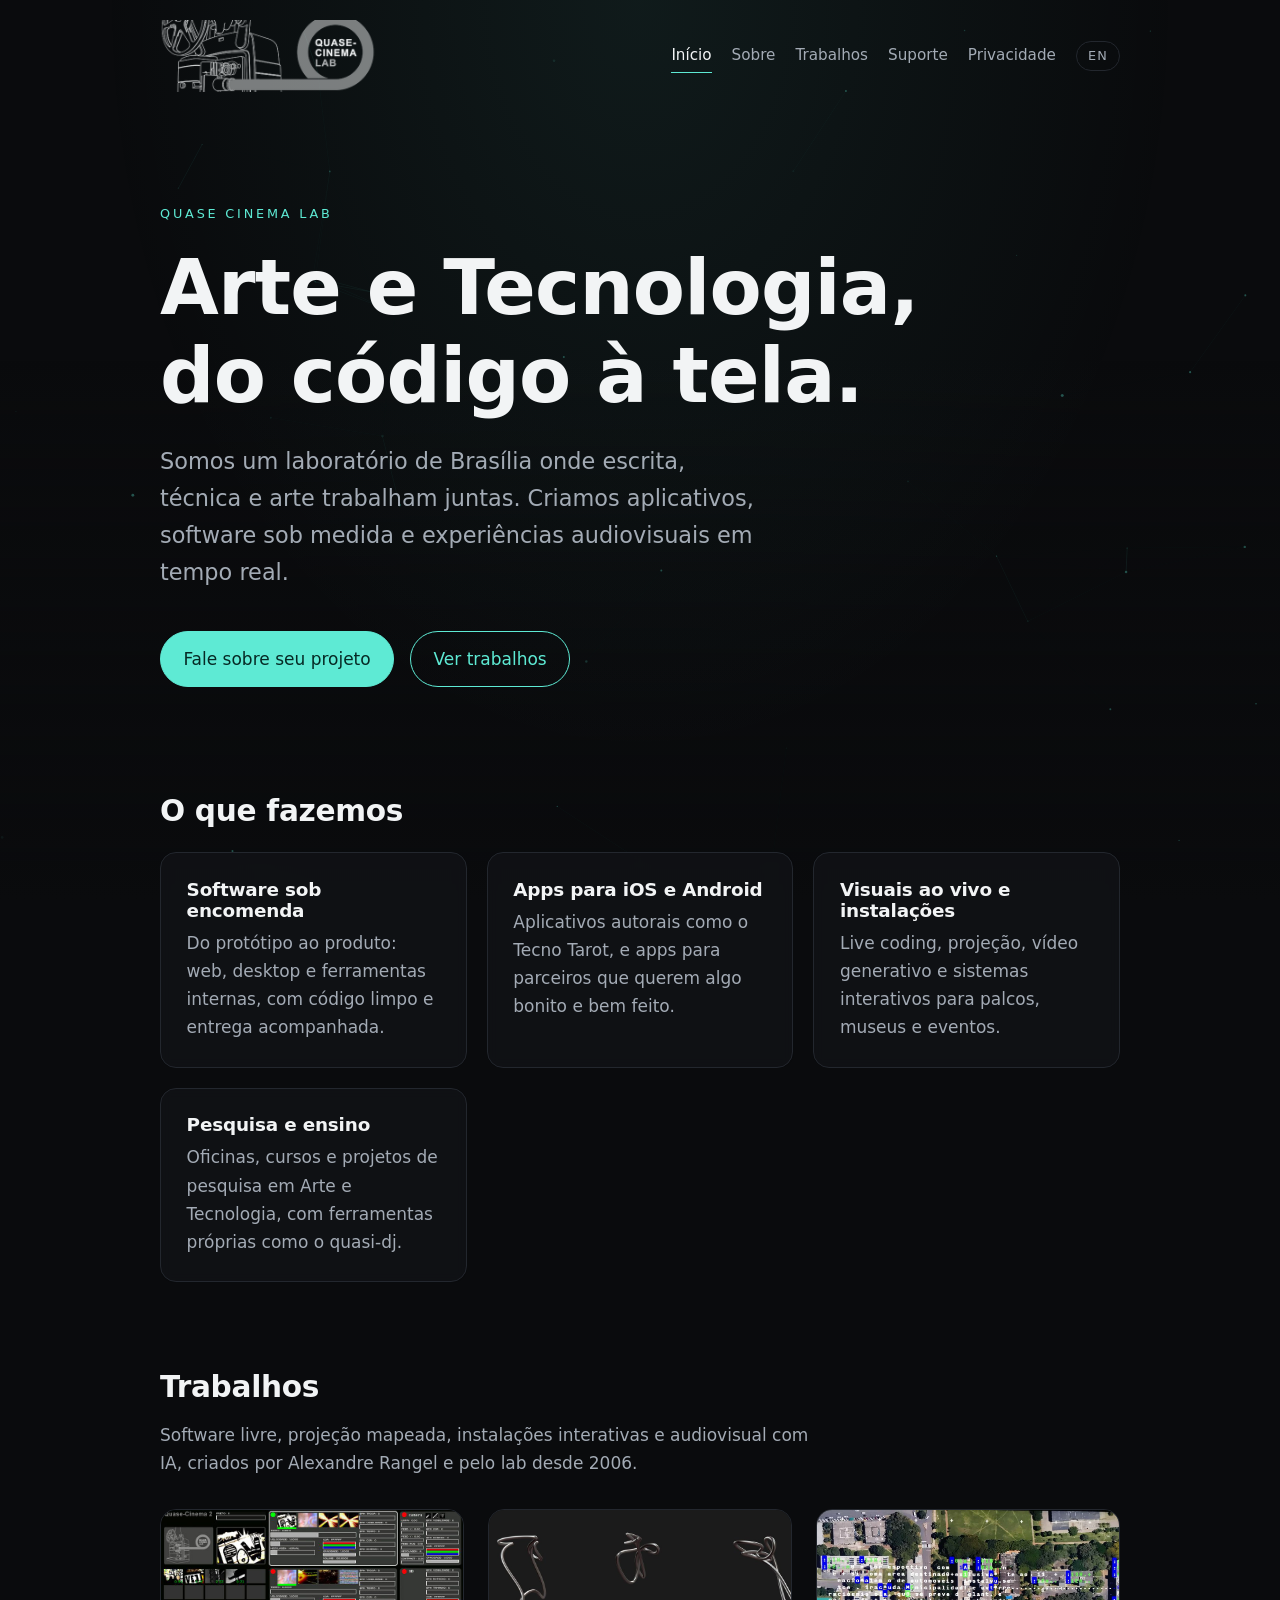
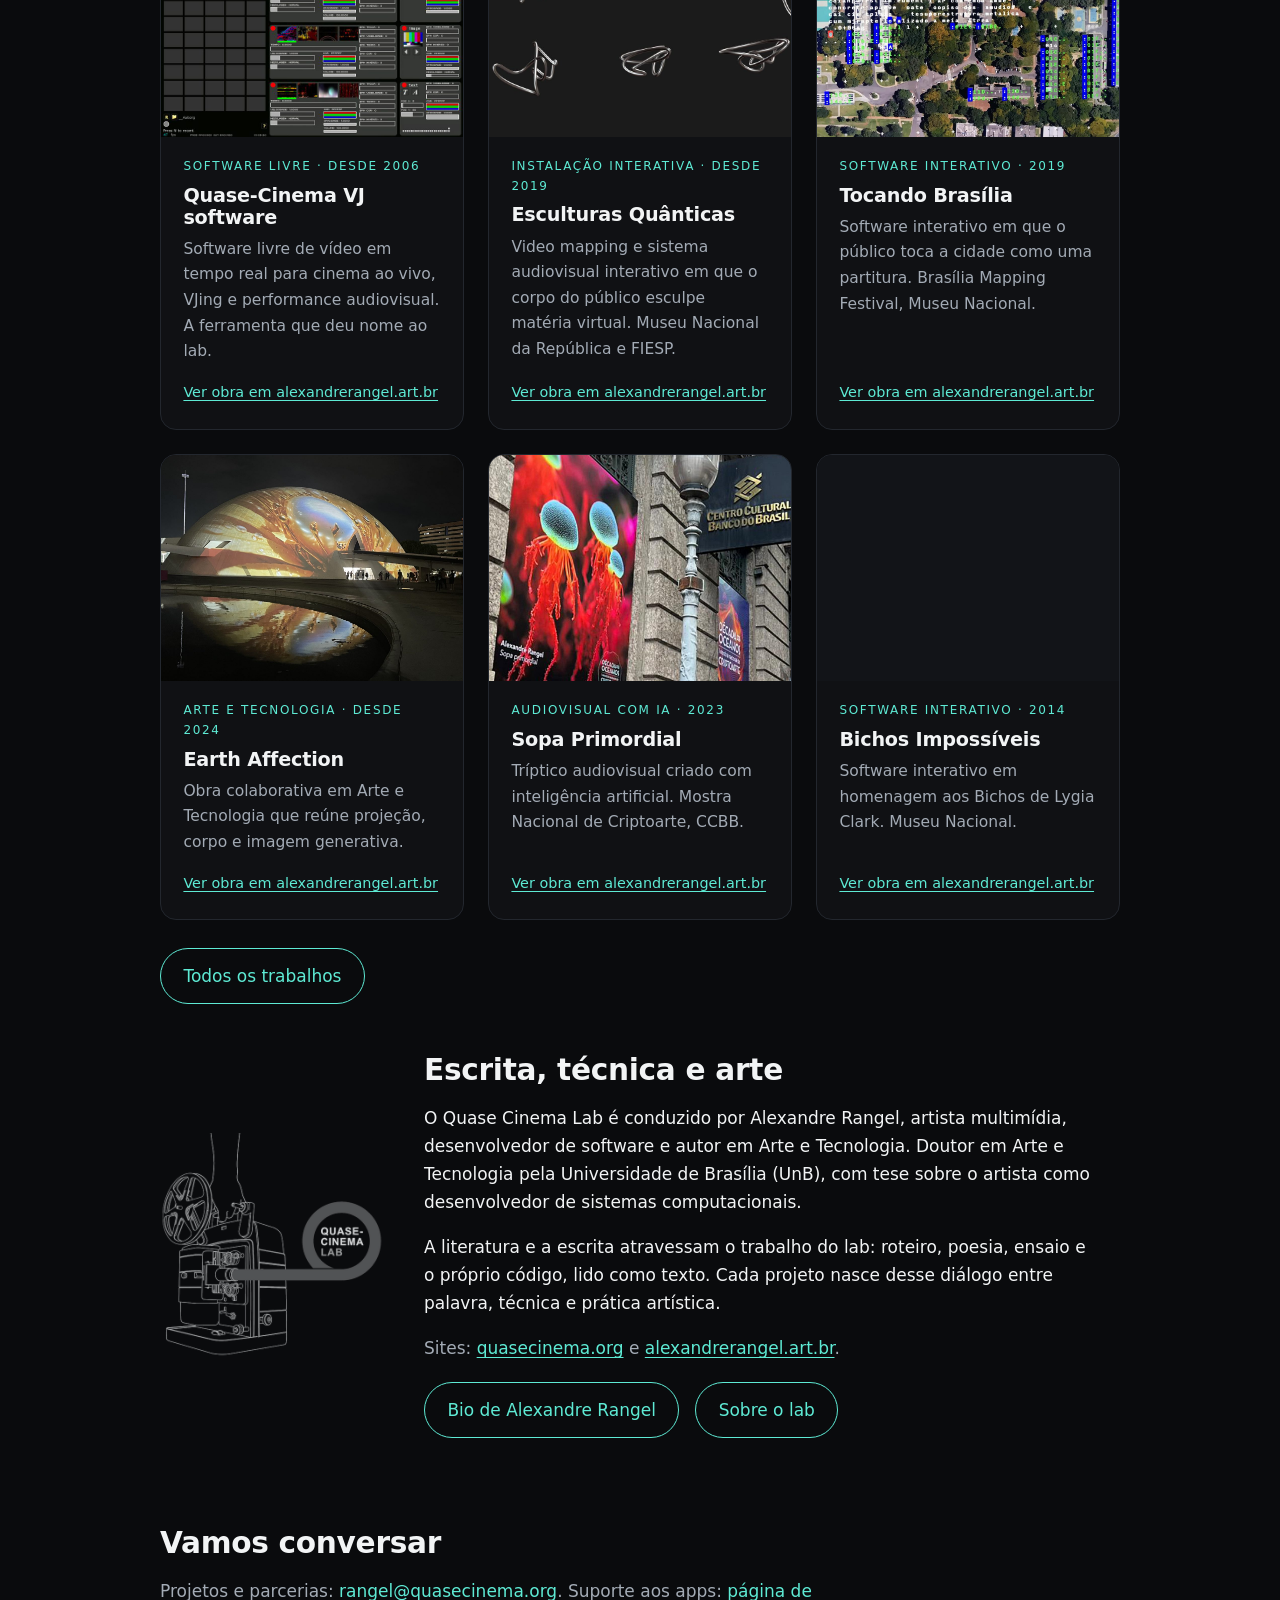
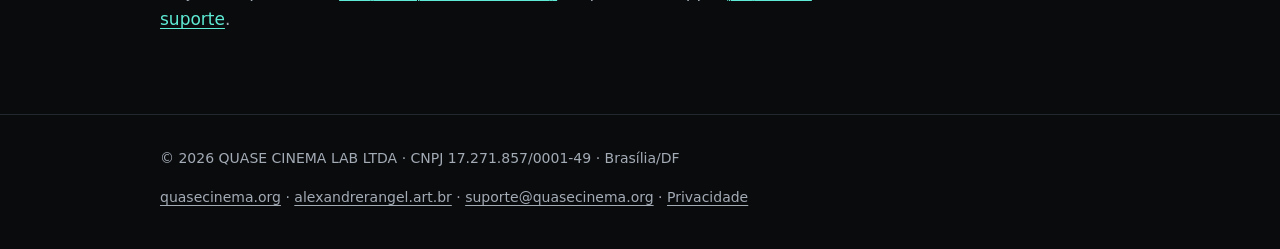
==== index.html @ 9056413b "v2: logo real, página Trabalhos, copy de autoria e links" ====
<!doctype html>
<html lang="pt-BR" data-title-pt="Quase Cinema Lab | Arte e Tecnologia" data-title-en="Quase Cinema Lab | Art and Technology" data-desc-pt="Quase Cinema Lab: laboratório de Arte e Tecnologia em Brasília. Apps, software sob encomenda e visuais ao vivo." data-desc-en="Quase Cinema Lab: Art and Technology lab in Brasília, Brazil. Apps, custom software and live visuals.">
<head>
  <meta charset="utf-8">
  <meta name="viewport" content="width=device-width, initial-scale=1">
  <title>Quase Cinema Lab | Arte e Tecnologia</title>
  <meta name="description" content="Quase Cinema Lab: laboratório de Arte e Tecnologia em Brasília. Apps, software sob encomenda e visuais ao vivo.">
  <meta name="theme-color" content="#0a0b0d">
  <meta property="og:title" content="Quase Cinema Lab | Arte e Tecnologia">
  <meta property="og:description" content="Quase Cinema Lab: laboratório de Arte e Tecnologia em Brasília. Apps, software sob encomenda e visuais ao vivo.">
  <meta property="og:type" content="website">
  <link rel="icon" href="assets/favicon.png" type="image/png">
  <link rel="apple-touch-icon" href="assets/apple-touch-icon.png">
  <link rel="stylesheet" href="css/site.css">
  <script>if(/[?&]lang=en(&|$)/.test(location.search)){document.documentElement.classList.add('en');document.documentElement.lang='en';}</script>
  <script src="js/site.js" defer></script>
</head>
<body>
  <a class="skip" href="#main"><span data-l="pt">Pular para o conteúdo</span><span data-l="en">Skip to content</span></a>
  <canvas id="bg" aria-hidden="true"></canvas>
  <header class="site-header">
    <div class="wrap">
      <a class="brand" href="index.html"><img src="assets/logo-header-dark.png" alt="Quase Cinema Lab" width="480" height="160"></a>
      <nav class="nav" aria-label="Principal / Main">
        <a href="index.html" aria-current="page"><span data-l="pt">Início</span><span data-l="en">Home</span></a>
        <a href="sobre.html"><span data-l="pt">Sobre</span><span data-l="en">About</span></a>
        <a href="trabalhos.html"><span data-l="pt">Trabalhos</span><span data-l="en">Work</span></a>
        <a href="suporte.html"><span data-l="pt">Suporte</span><span data-l="en">Support</span></a>
        <a href="privacidade.html"><span data-l="pt">Privacidade</span><span data-l="en">Privacy</span></a>
        <a class="lang" href="?lang=en" data-lang-switch><span data-l="pt" aria-label="Switch to English">EN</span><span data-l="en" aria-label="Mudar para português">PT</span></a>
      </nav>
    </div>
  </header>
  <main id="main" class="home">
    <div class="wrap">
      <section class="hero">
        <p class="eyebrow reveal">Quase Cinema Lab</p>
        <h1 class="reveal d1"><span data-l="pt">Arte e Tecnologia, do código à tela.</span><span data-l="en">Art and Technology, from code to screen.</span></h1>
        <p class="lead reveal d2">
          <span data-l="pt">Somos um laboratório de Brasília onde escrita, técnica e arte trabalham juntas. Criamos aplicativos, software sob medida e experiências audiovisuais em tempo real.</span>
          <span data-l="en">We are a lab based in Brasília, Brazil, where writing, technique and art work together. We build apps, custom software and real time audiovisual experiences.</span>
        </p>
        <div class="actions reveal d3">
          <a class="btn primary" href="mailto:rangel@quasecinema.org?subject=Projeto"><span data-l="pt">Fale sobre seu projeto</span><span data-l="en">Tell us about your project</span></a>
          <a class="btn" href="trabalhos.html"><span data-l="pt">Ver trabalhos</span><span data-l="en">See our work</span></a>
        </div>
      </section>

      <section class="section" aria-labelledby="o-que">
        <h2 id="o-que"><span data-l="pt">O que fazemos</span><span data-l="en">What we do</span></h2>
        <div class="grid">
          <article class="card">
            <h3><span data-l="pt">Software sob encomenda</span><span data-l="en">Custom software</span></h3>
            <p><span data-l="pt">Do protótipo ao produto: web, desktop e ferramentas internas, com código limpo e entrega acompanhada.</span><span data-l="en">From prototype to product: web, desktop and internal tools, with clean code and hands-on delivery.</span></p>
          </article>
          <article class="card">
            <h3><span data-l="pt">Apps para iOS e Android</span><span data-l="en">iOS and Android apps</span></h3>
            <p><span data-l="pt">Aplicativos autorais como o Tecno Tarot, e apps para parceiros que querem algo bonito e bem feito.</span><span data-l="en">Original apps such as Tecno Tarot, and apps for partners who want something beautiful and well made.</span></p>
          </article>
          <article class="card">
            <h3><span data-l="pt">Visuais ao vivo e instalações</span><span data-l="en">Live visuals and installations</span></h3>
            <p><span data-l="pt">Live coding, projeção, vídeo generativo e sistemas interativos para palcos, museus e eventos.</span><span data-l="en">Live coding, projection, generative video and interactive systems for stages, museums and events.</span></p>
          </article>
          <article class="card">
            <h3><span data-l="pt">Pesquisa e ensino</span><span data-l="en">Research and teaching</span></h3>
            <p><span data-l="pt">Oficinas, cursos e projetos de pesquisa em Arte e Tecnologia, com ferramentas próprias como o quasi-dj.</span><span data-l="en">Workshops, courses and research projects in Art and Technology, with our own tools such as quasi-dj.</span></p>
          </article>
        </div>
      </section>

      <section class="section" aria-labelledby="trabalhos">
        <h2 id="trabalhos"><span data-l="pt">Trabalhos</span><span data-l="en">Work</span></h2>
        <p class="muted"><span data-l="pt">Software livre, projeção mapeada, instalações interativas e audiovisual com IA, criados por Alexandre Rangel e pelo lab desde 2006.</span><span data-l="en">Free software, projection mapping, interactive installations and AI audiovisual, created by Alexandre Rangel and the lab since 2006.</span></p>
        <div class="works works-teaser">
        <article class="work" id="quase-cinema-vj">
          <figure class="work-media"><img src="assets/portfolio/quase-cinema-vj.jpg" alt="Interface do software Quase-Cinema VJ" data-alt-en="Quase-Cinema VJ software interface" width="768" height="576" loading="lazy" decoding="async"></figure>
          <div class="work-body">
            <p class="work-meta"><span data-l="pt">Software livre</span><span data-l="en">Free software</span> &middot; <span class="work-year"><span data-l="pt">desde 2006</span><span data-l="en">since 2006</span></span></p>
            <h3>Quase-Cinema VJ software</h3>
            <p><span data-l="pt">Software livre de vídeo em tempo real para cinema ao vivo, VJing e performance audiovisual. A ferramenta que deu nome ao lab.</span><span data-l="en">Free real time video software for live cinema, VJing and audiovisual performance. The tool that gave the lab its name.</span></p>
            <a class="work-link" href="https://alexandrerangel.art.br/quase-cinema.html" target="_blank" rel="noopener"><span data-l="pt">Ver obra em alexandrerangel.art.br</span><span data-l="en">See the work on alexandrerangel.art.br</span><span class="visually-hidden"> (Quase-Cinema VJ software)</span></a>
          </div>
        </article>
        <article class="work" id="esculturas-quanticas">
          <figure class="work-media"><img src="assets/portfolio/esculturas-quanticas.jpg" alt="Projeção das Esculturas Quânticas" data-alt-en="Projection of Esculturas Quânticas (Quantum Sculptures)" width="1200" height="675" loading="lazy" decoding="async"></figure>
          <div class="work-body">
            <p class="work-meta"><span data-l="pt">Instalação interativa</span><span data-l="en">Interactive installation</span> &middot; <span class="work-year"><span data-l="pt">desde 2019</span><span data-l="en">since 2019</span></span></p>
            <h3>Esculturas Quânticas</h3>
            <p><span data-l="pt">Video mapping e sistema audiovisual interativo em que o corpo do público esculpe matéria virtual. Museu Nacional da República e FIESP.</span><span data-l="en">Video mapping and an interactive audiovisual system in which the audience's bodies sculpt virtual matter. Museu Nacional da República and FIESP.</span></p>
            <a class="work-link" href="https://alexandrerangel.art.br/esculturas-quanticas.html" target="_blank" rel="noopener"><span data-l="pt">Ver obra em alexandrerangel.art.br</span><span data-l="en">See the work on alexandrerangel.art.br</span><span class="visually-hidden"> (Esculturas Quânticas)</span></a>
          </div>
        </article>
        <article class="work" id="tocando-brasilia">
          <figure class="work-media"><img src="assets/portfolio/tocando-brasilia.jpg" alt="Público interagindo com Tocando Brasília" data-alt-en="Audience interacting with Tocando Brasília (Playing Brasília)" width="1200" height="900" loading="lazy" decoding="async"></figure>
          <div class="work-body">
            <p class="work-meta"><span data-l="pt">Software interativo</span><span data-l="en">Interactive software</span> &middot; <span class="work-year">2019</span></p>
            <h3>Tocando Brasília</h3>
            <p><span data-l="pt">Software interativo em que o público toca a cidade como uma partitura. Brasília Mapping Festival, Museu Nacional.</span><span data-l="en">Interactive software that lets the audience play the city like a musical score. Brasília Mapping Festival, Museu Nacional.</span></p>
            <a class="work-link" href="https://alexandrerangel.art.br/tocandobrasilia.html" target="_blank" rel="noopener"><span data-l="pt">Ver obra em alexandrerangel.art.br</span><span data-l="en">See the work on alexandrerangel.art.br</span><span class="visually-hidden"> (Tocando Brasília)</span></a>
          </div>
        </article>
        <article class="work" id="earth-affection">
          <figure class="work-media"><img src="assets/portfolio/earth-affection.jpg" alt="Cena de Earth Affection" data-alt-en="Scene from Earth Affection" width="1200" height="900" loading="lazy" decoding="async"></figure>
          <div class="work-body">
            <p class="work-meta"><span data-l="pt">Arte e Tecnologia</span><span data-l="en">Art and Technology</span> &middot; <span class="work-year"><span data-l="pt">desde 2024</span><span data-l="en">since 2024</span></span></p>
            <h3>Earth Affection</h3>
            <p><span data-l="pt">Obra colaborativa em Arte e Tecnologia que reúne projeção, corpo e imagem generativa.</span><span data-l="en">A collaborative Art and Technology work bringing together projection, body and generative imagery.</span></p>
            <a class="work-link" href="https://alexandrerangel.art.br/earth-affection.html" target="_blank" rel="noopener"><span data-l="pt">Ver obra em alexandrerangel.art.br</span><span data-l="en">See the work on alexandrerangel.art.br</span><span class="visually-hidden"> (Earth Affection)</span></a>
          </div>
        </article>
        <article class="work" id="sopa-primordial">
          <figure class="work-media"><img src="assets/portfolio/sopa-primordial.jpg" alt="Imagem do tríptico Sopa Primordial" data-alt-en="Still from the Sopa Primordial (Primordial Soup) triptych" width="1024" height="1024" loading="lazy" decoding="async"></figure>
          <div class="work-body">
            <p class="work-meta"><span data-l="pt">Audiovisual com IA</span><span data-l="en">AI audiovisual</span> &middot; <span class="work-year">2023</span></p>
            <h3>Sopa Primordial</h3>
            <p><span data-l="pt">Tríptico audiovisual criado com inteligência artificial. Mostra Nacional de Criptoarte, CCBB.</span><span data-l="en">An audiovisual triptych made with artificial intelligence. Mostra Nacional de Criptoarte (National Cryptoart Show), CCBB.</span></p>
            <a class="work-link" href="https://alexandrerangel.art.br/sopa-primordial.html" target="_blank" rel="noopener"><span data-l="pt">Ver obra em alexandrerangel.art.br</span><span data-l="en">See the work on alexandrerangel.art.br</span><span class="visually-hidden"> (Sopa Primordial)</span></a>
          </div>
        </article>
        <article class="work" id="bichos-impossiveis">
          <figure class="work-media"><img src="assets/portfolio/bichos-impossiveis.jpg" alt="Bichos Impossíveis em exposição" data-alt-en="Bichos Impossíveis (Impossible Creatures) on display" width="1200" height="848" loading="lazy" decoding="async"></figure>
          <div class="work-body">
            <p class="work-meta"><span data-l="pt">Software interativo</span><span data-l="en">Interactive software</span> &middot; <span class="work-year">2014</span></p>
            <h3>Bichos Impossíveis</h3>
            <p><span data-l="pt">Software interativo em homenagem aos Bichos de Lygia Clark. Museu Nacional.</span><span data-l="en">Interactive software paying tribute to Lygia Clark's Bichos. Museu Nacional.</span></p>
            <a class="work-link" href="https://alexandrerangel.art.br/bichos-impossiveis.html" target="_blank" rel="noopener"><span data-l="pt">Ver obra em alexandrerangel.art.br</span><span data-l="en">See the work on alexandrerangel.art.br</span><span class="visually-hidden"> (Bichos Impossíveis)</span></a>
          </div>
        </article>
        </div>
        <p class="actions section-cta"><a class="btn" href="trabalhos.html"><span data-l="pt">Todos os trabalhos</span><span data-l="en">All work</span></a></p>
      </section>

      <section class="section author" aria-labelledby="autoria">
        <img class="author-mark" src="assets/logo-mark-dark.png" alt="" width="512" height="512" loading="lazy" decoding="async">
        <div>
          <h2 id="autoria"><span data-l="pt">Escrita, técnica e arte</span><span data-l="en">Writing, technique and art</span></h2>
          <p>
            <span data-l="pt">O Quase Cinema Lab é conduzido por Alexandre Rangel, artista multimídia, desenvolvedor de software e autor em Arte e Tecnologia. Doutor em Arte e Tecnologia pela Universidade de Brasília (UnB), com tese sobre o artista como desenvolvedor de sistemas computacionais.</span>
            <span data-l="en">Quase Cinema Lab is led by Alexandre Rangel, a multimedia artist, software developer and author in Art and Technology. He holds a PhD in Art and Technology from the University of Brasília (UnB), with a thesis on the artist as a developer of computational systems.</span>
          </p>
          <p>
            <span data-l="pt">A literatura e a escrita atravessam o trabalho do lab: roteiro, poesia, ensaio e o próprio código, lido como texto. Cada projeto nasce desse diálogo entre palavra, técnica e prática artística.</span>
            <span data-l="en">Literature and writing run through the lab&rsquo;s work: scripts, poetry, essays and code itself, read as text. Every project grows out of this dialogue between words, technique and artistic practice.</span>
          </p>
          <p class="muted">
            <span data-l="pt">Sites: <a href="https://quasecinema.org">quasecinema.org</a> e <a href="https://alexandrerangel.art.br" target="_blank" rel="noopener">alexandrerangel.art.br</a>.</span>
            <span data-l="en">Websites: <a href="https://quasecinema.org">quasecinema.org</a> and <a href="https://alexandrerangel.art.br" target="_blank" rel="noopener">alexandrerangel.art.br</a>.</span>
          </p>
          <div class="actions">
            <a class="btn" href="https://alexandrerangel.art.br/bio.html" target="_blank" rel="noopener"><span data-l="pt">Bio de Alexandre Rangel</span><span data-l="en">Alexandre Rangel&rsquo;s bio</span></a>
            <a class="btn" href="sobre.html"><span data-l="pt">Sobre o lab</span><span data-l="en">About the lab</span></a>
          </div>
        </div>
      </section>

      <section class="section" aria-labelledby="contato">
        <h2 id="contato"><span data-l="pt">Vamos conversar</span><span data-l="en">Let&rsquo;s talk</span></h2>
        <p class="muted">
          <span data-l="pt">Projetos e parcerias: <a href="mailto:rangel@quasecinema.org">rangel@quasecinema.org</a>. Suporte aos apps: <a href="suporte.html">página de suporte</a>.</span>
          <span data-l="en">Projects and partnerships: <a href="mailto:rangel@quasecinema.org">rangel@quasecinema.org</a>. App support: <a href="suporte.html">support page</a>.</span>
        </p>
      </section>
    </div>
  </main>
  <footer class="site-footer">
    <div class="wrap">
      <p>&copy; <span data-year>2026</span> QUASE CINEMA LAB LTDA &middot; CNPJ 17.271.857/0001-49 &middot; Brasília/DF</p>
      <p><a href="https://quasecinema.org">quasecinema.org</a> &middot; <a href="https://alexandrerangel.art.br" target="_blank" rel="noopener">alexandrerangel.art.br</a> &middot; <a href="mailto:suporte@quasecinema.org">suporte@quasecinema.org</a> &middot; <a href="privacidade.html"><span data-l="pt">Privacidade</span><span data-l="en">Privacy</span></a></p>
    </div>
  </footer>
</body>
</html>
---- css/site.css ----
/* Quase Cinema Lab - site v2 */
:root {
  --bg: #0a0b0d;
  --bg-soft: #121418;
  --line: #23272e;
  --text: #f2f4f5;
  --muted: #a3abb5;
  --accent: #5eead4;
  --accent-ink: #062a25;
  --font: "Avenir Next", "Montserrat", "Futura", "Century Gothic", "Segoe UI", system-ui, -apple-system, Roboto, "Helvetica Neue", Arial, sans-serif;
  --max: 68rem;
  --measure: 42rem;
  --pad: clamp(1.25rem, 5vw, 4rem);
  color-scheme: dark;
}

*, *::before, *::after { box-sizing: border-box; }
html { -webkit-text-size-adjust: 100%; text-size-adjust: 100%; }
body {
  margin: 0;
  min-height: 100vh;
  display: flex;
  flex-direction: column;
  background: var(--bg);
  color: var(--text);
  font-family: var(--font);
  font-size: 1.0625rem;
  line-height: 1.65;
  -webkit-font-smoothing: antialiased;
}

/* i18n: PT default, EN via ?lang=en (class "en" on <html>) */
html:not(.en) [data-l="en"] { display: none !important; }
html.en [data-l="pt"] { display: none !important; }

/* Motion background */
#bg {
  position: fixed;
  inset: 0;
  width: 100%;
  height: 100%;
  z-index: -1;
  pointer-events: none;
  opacity: .55;
}
body::before {
  content: "";
  position: fixed;
  inset: 0;
  z-index: -1;
  pointer-events: none;
  background: radial-gradient(ellipse at 50% 0%, rgba(94, 234, 212, .07), transparent 60%),
              linear-gradient(to bottom, transparent 40%, var(--bg) 100%);
}

a { color: var(--accent); text-underline-offset: .2em; text-decoration-thickness: 1px; }
a:hover { text-decoration-thickness: 2px; }
:focus-visible { outline: 2px solid var(--accent); outline-offset: 3px; border-radius: 4px; }

.skip {
  position: absolute; left: 1rem; top: -4rem;
  background: var(--accent); color: var(--accent-ink);
  padding: .5rem 1rem; border-radius: 6px; font-weight: 600; z-index: 10;
}
.skip:focus { top: 1rem; }

.wrap { width: 100%; max-width: var(--max); margin: 0 auto; padding: 0 var(--pad); }

/* Header */
.site-header { padding: 1.25rem 0; }
.site-header .wrap { display: flex; align-items: center; justify-content: space-between; gap: 1.5rem; flex-wrap: wrap; }
.brand { display: inline-flex; line-height: 0; border-radius: 6px; }
.brand img { height: 4.5rem; width: auto; display: block; }
.nav { display: flex; align-items: center; gap: .25rem 1.25rem; flex-wrap: wrap; }
.nav a { color: var(--muted); text-decoration: none; font-size: .95rem; padding: .25rem 0; }
.nav a:hover, .nav a[aria-current="page"] { color: var(--text); }
.nav a[aria-current="page"] { box-shadow: inset 0 -1px 0 var(--accent); }
.lang {
  border: 1px solid var(--line); border-radius: 999px;
  padding: .2rem .7rem !important; font-size: .8rem !important; letter-spacing: .08em;
}
.lang:hover { border-color: var(--accent); }

/* Main */
main { flex: 1; padding: clamp(2rem, 8vh, 6rem) 0 4rem; }
.hero { min-height: 58vh; display: flex; flex-direction: column; justify-content: center; }
.eyebrow { color: var(--accent); font-size: .8rem; letter-spacing: .22em; text-transform: uppercase; margin: 0 0 1.25rem; }
h1, h2, h3 { line-height: 1.15; font-weight: 600; letter-spacing: -.01em; }
h1 { font-size: clamp(2.4rem, 6.5vw, 4.75rem); margin: 0 0 1.5rem; max-width: 16ch; }
.page h1 { font-size: clamp(2rem, 5vw, 3.25rem); max-width: none; }
h2 { font-size: clamp(1.4rem, 2.6vw, 1.85rem); margin: 3.5rem 0 1rem; }
h3 { font-size: 1.15rem; margin: 2rem 0 .5rem; }
p, ul, ol, dl { max-width: var(--measure); }
.lead { font-size: clamp(1.15rem, 2vw, 1.4rem); color: var(--muted); max-width: 38rem; margin: 0 0 2.5rem; }
.muted { color: var(--muted); }
.small { font-size: .9rem; }

.actions { display: flex; flex-wrap: wrap; gap: .75rem 1rem; }
.btn {
  display: inline-block; padding: .8rem 1.4rem; border-radius: 999px;
  border: 1px solid var(--accent); color: var(--accent); text-decoration: none; font-weight: 500;
  transition: background-color .2s, color .2s;
}
.btn:hover { background: var(--accent); color: var(--accent-ink); }
.btn.primary { background: var(--accent); color: var(--accent-ink); }
.btn.primary:hover { background: transparent; color: var(--accent); }

/* Cards */
.grid { display: grid; grid-template-columns: repeat(auto-fit, minmax(15rem, 1fr)); gap: 1.25rem; margin-top: 1.5rem; }
.card {
  background: rgba(18, 20, 24, .72); border: 1px solid var(--line); border-radius: 16px;
  padding: 1.6rem; backdrop-filter: blur(6px); -webkit-backdrop-filter: blur(6px);
}
.card h3 { margin-top: 0; }
.card p { margin: 0; color: var(--muted); }
.section { padding-top: 2rem; }

.visually-hidden {
  position: absolute !important; width: 1px; height: 1px; padding: 0; margin: -1px;
  overflow: hidden; clip: rect(0 0 0 0); white-space: nowrap; border: 0;
}

/* Portfolio (Trabalhos) */
.works { display: grid; grid-template-columns: repeat(auto-fill, minmax(min(100%, 19rem), 1fr)); gap: 1.5rem; margin-top: 2rem; }
.work {
  display: flex; flex-direction: column; overflow: hidden;
  background: rgba(18, 20, 24, .78); border: 1px solid var(--line); border-radius: 16px;
  transition: border-color .25s, transform .25s;
}
.work:hover { border-color: rgba(94, 234, 212, .45); transform: translateY(-2px); }
.work-media { margin: 0; aspect-ratio: 4 / 3; overflow: hidden; background: var(--bg-soft); }
.work-media img { width: 100%; height: 100%; object-fit: cover; display: block; transition: transform .6s cubic-bezier(.2, .7, .2, 1); }
.work:hover .work-media img { transform: scale(1.03); }
.work-body { padding: 1.25rem 1.4rem 1.5rem; display: flex; flex-direction: column; gap: .5rem; flex: 1; }
.work-body h2, .work-body h3 { font-size: 1.2rem; margin: 0; }
.work-body p { margin: 0; color: var(--muted); font-size: .97rem; }
.work-body .work-meta { color: var(--accent); font-size: .75rem; letter-spacing: .14em; text-transform: uppercase; }
.work-link { margin-top: auto; padding-top: .5rem; font-size: .9rem; }
.page .works { margin-bottom: 1rem; }
.section-cta { margin-top: 1.75rem; }
@media (min-width: 44rem) {
  .work-feature { grid-column: span 2; }
  .work-feature .work-media { aspect-ratio: 16 / 9; }
  .work-feature .work-body h2 { font-size: 1.45rem; }
}

/* Author block */
.author { display: grid; grid-template-columns: minmax(9rem, 14rem) 1fr; gap: 1.5rem 2.5rem; align-items: center; }
.author h2 { margin-top: 0; }
.author-mark { width: 100%; height: auto; opacity: .9; }
.author .actions { margin-top: 1.25rem; }
.author-page { margin-top: 1rem; }

/* Data list (Sobre) */
.facts { display: grid; grid-template-columns: minmax(8rem, 12rem) 1fr; gap: .6rem 1.5rem; margin: 1.5rem 0; }
.facts dt { color: var(--muted); }
.facts dd { margin: 0; }

/* FAQ */
details { border-top: 1px solid var(--line); padding: 1rem 0; max-width: var(--measure); }
details:last-of-type { border-bottom: 1px solid var(--line); }
summary { cursor: pointer; font-weight: 500; list-style: none; padding-right: 2rem; position: relative; }
summary::-webkit-details-marker { display: none; }
summary::after { content: "+"; position: absolute; right: 0; top: 0; color: var(--accent); font-size: 1.25rem; line-height: 1.4; }
details[open] summary::after { content: "\2212"; }
details p { color: var(--muted); margin: .75rem 0 0; }

.legal h2 { font-size: 1.3rem; margin-top: 2.5rem; }
.legal li { margin: .35rem 0; }

/* Footer */
.site-footer { border-top: 1px solid var(--line); padding: 2rem 0 2.5rem; color: var(--muted); font-size: .875rem; }
.site-footer .wrap { display: flex; justify-content: space-between; gap: 1rem 2rem; flex-wrap: wrap; }
.site-footer p { margin: 0; }
.site-footer a { color: var(--muted); }
.site-footer a:hover { color: var(--accent); }

/* Gentle entrance */
.reveal { animation: rise .9s cubic-bezier(.2, .7, .2, 1) both; }
.reveal.d1 { animation-delay: .08s; }
.reveal.d2 { animation-delay: .16s; }
.reveal.d3 { animation-delay: .24s; }
@keyframes rise { from { opacity: 0; transform: translateY(12px); } to { opacity: 1; transform: none; } }

@media (prefers-reduced-motion: reduce) {
  *, *::before, *::after { animation: none !important; transition: none !important; scroll-behavior: auto !important; }
}

@media (max-width: 34rem) {
  .facts { grid-template-columns: 1fr; gap: .1rem; }
  .facts dd { margin-bottom: .75rem; }
  .author { grid-template-columns: 1fr; }
  .author-mark { max-width: 10rem; }
  .brand img { height: 3.25rem; }
}

@media print {
  #bg, .nav, .skip { display: none; }
  body { background: #fff; color: #000; }
  a { color: #000; }
}
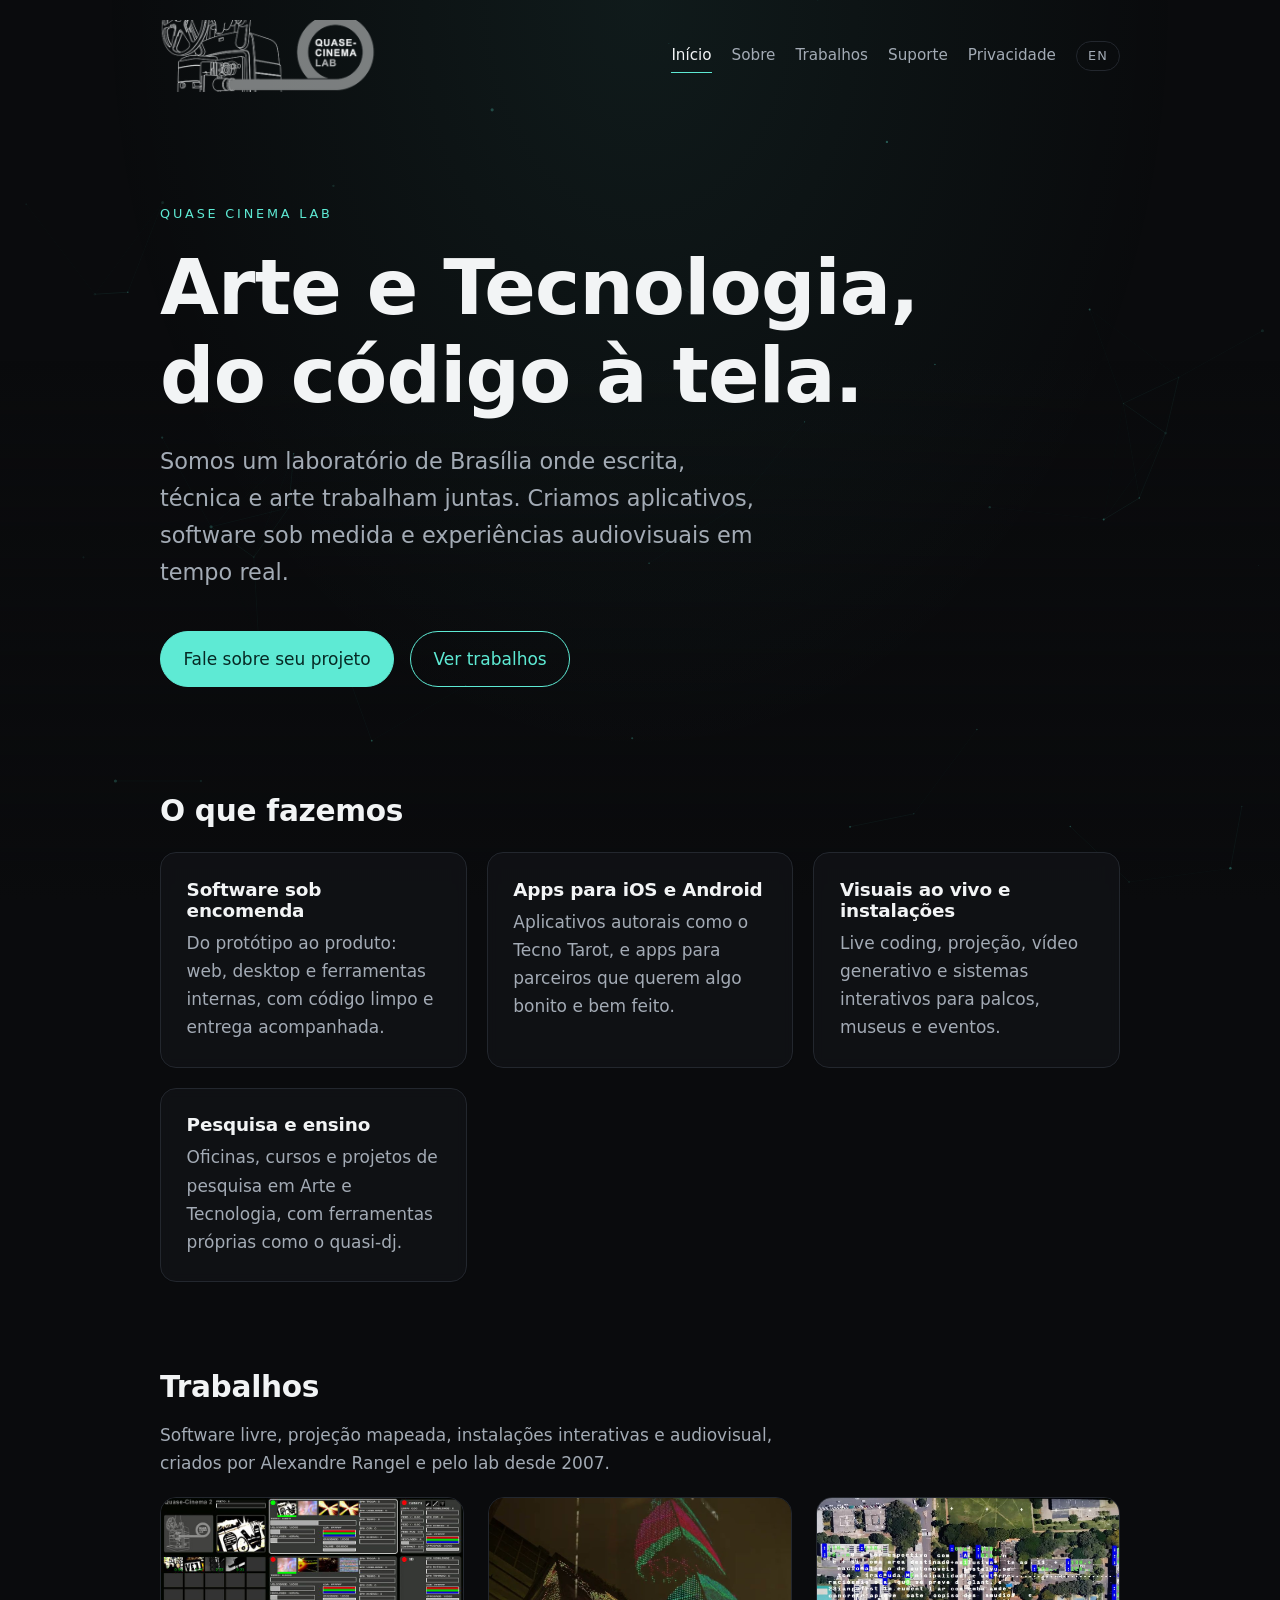
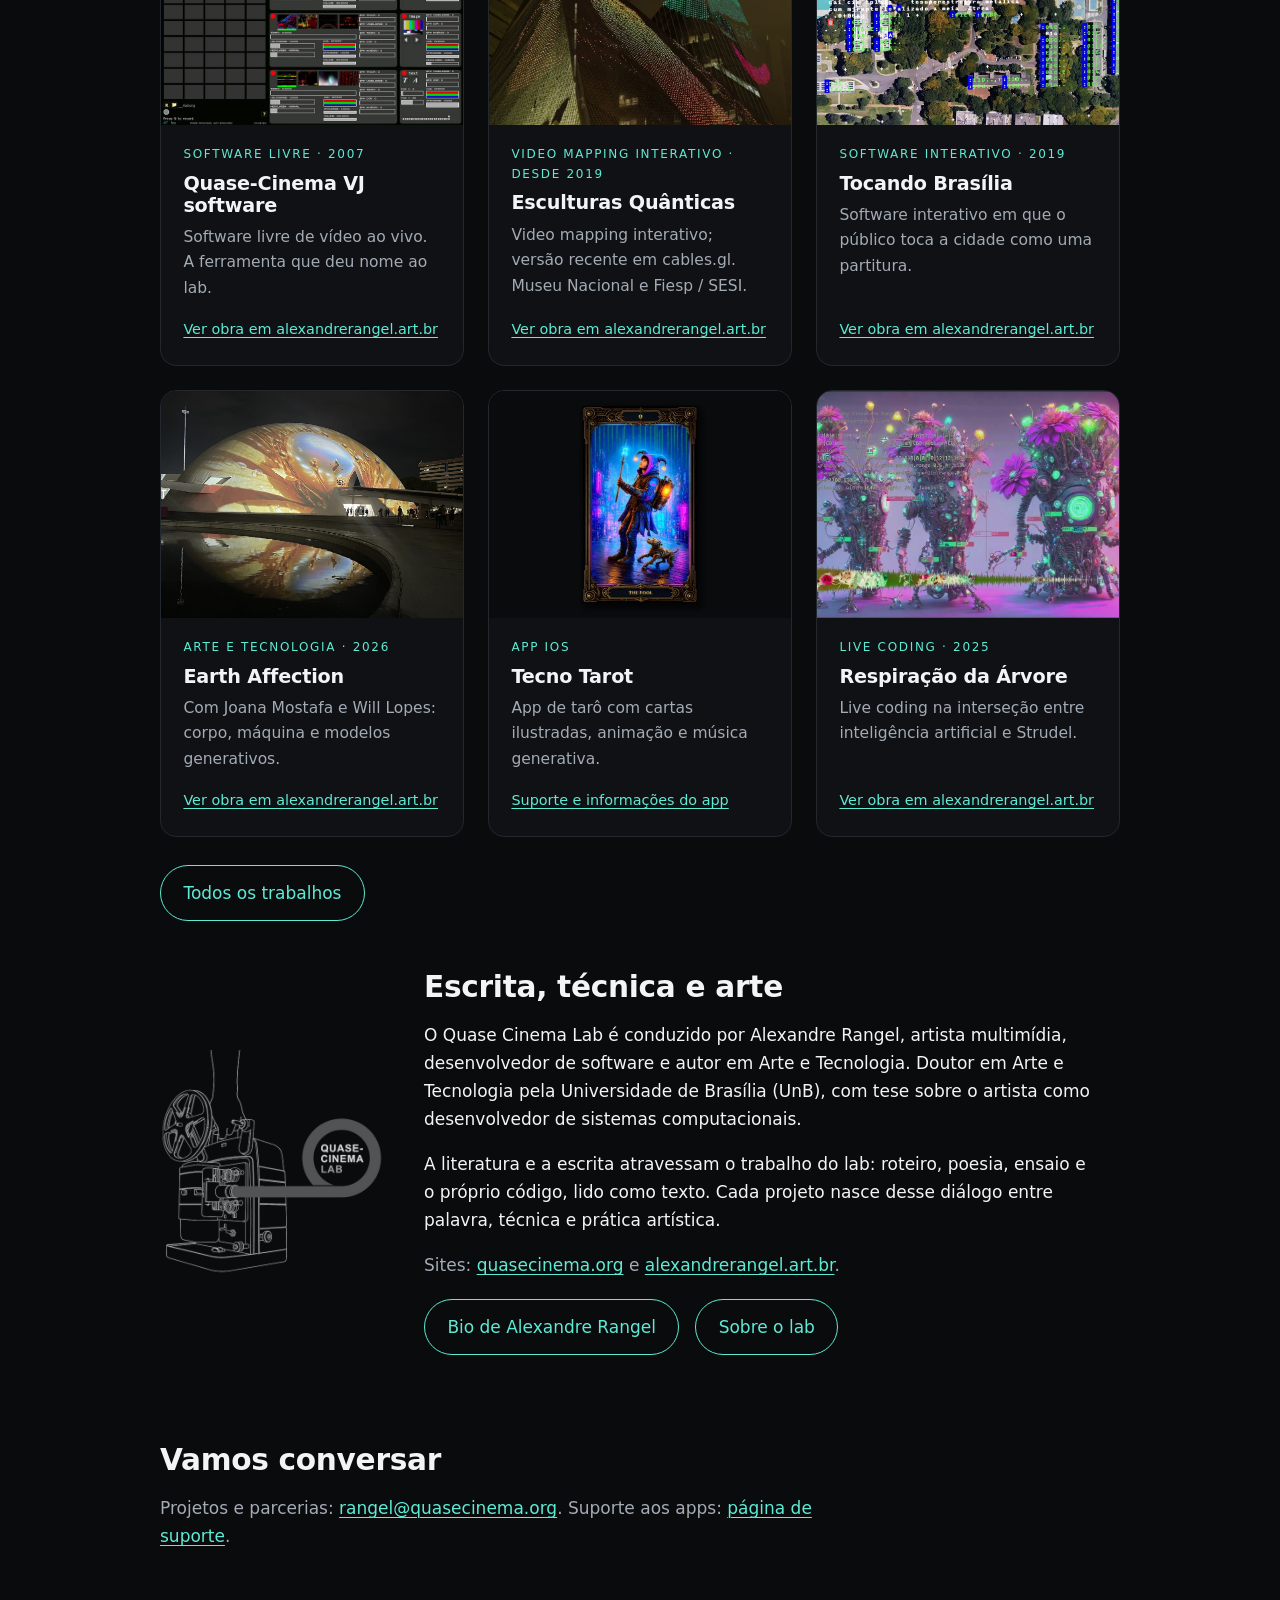
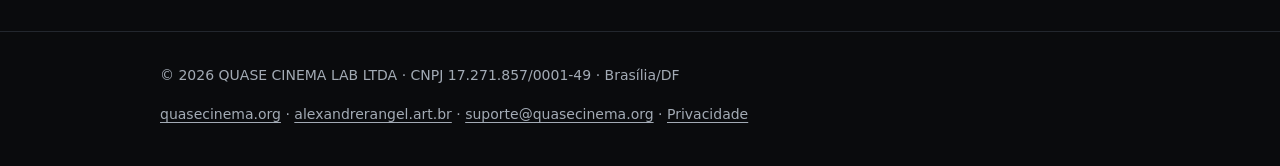
==== commit 239772c9: "Destaques: 14 obras escolhidas na página Trabalhos Atualiza trabalhos.html com a seleção do autor (o" ====
--- a/index.html
+++ b/index.html
@@ -70,23 +70,23 @@
 
       <section class="section" aria-labelledby="trabalhos">
         <h2 id="trabalhos"><span data-l="pt">Trabalhos</span><span data-l="en">Work</span></h2>
-        <p class="muted"><span data-l="pt">Software livre, projeção mapeada, instalações interativas e audiovisual com IA, criados por Alexandre Rangel e pelo lab desde 2006.</span><span data-l="en">Free software, projection mapping, interactive installations and AI audiovisual, created by Alexandre Rangel and the lab since 2006.</span></p>
+        <p class="muted"><span data-l="pt">Software livre, projeção mapeada, instalações interativas e audiovisual, criados por Alexandre Rangel e pelo lab desde 2007.</span><span data-l="en">Free software, projection mapping, interactive installations and audiovisual works, created by Alexandre Rangel and the lab since 2007.</span></p>
         <div class="works works-teaser">
         <article class="work" id="quase-cinema-vj">
           <figure class="work-media"><img src="assets/portfolio/quase-cinema-vj.jpg" alt="Interface do software Quase-Cinema VJ" data-alt-en="Quase-Cinema VJ software interface" width="768" height="576" loading="lazy" decoding="async"></figure>
           <div class="work-body">
-            <p class="work-meta"><span data-l="pt">Software livre</span><span data-l="en">Free software</span> &middot; <span class="work-year"><span data-l="pt">desde 2006</span><span data-l="en">since 2006</span></span></p>
+            <p class="work-meta"><span data-l="pt">Software livre</span><span data-l="en">Free software</span> &middot; <span class="work-year">2007</span></p>
             <h3>Quase-Cinema VJ software</h3>
-            <p><span data-l="pt">Software livre de vídeo em tempo real para cinema ao vivo, VJing e performance audiovisual. A ferramenta que deu nome ao lab.</span><span data-l="en">Free real time video software for live cinema, VJing and audiovisual performance. The tool that gave the lab its name.</span></p>
+            <p><span data-l="pt">Software livre de vídeo ao vivo. A ferramenta que deu nome ao lab.</span><span data-l="en">Free live video software. The tool that gave the lab its name.</span></p>
             <a class="work-link" href="https://alexandrerangel.art.br/quase-cinema.html" target="_blank" rel="noopener"><span data-l="pt">Ver obra em alexandrerangel.art.br</span><span data-l="en">See the work on alexandrerangel.art.br</span><span class="visually-hidden"> (Quase-Cinema VJ software)</span></a>
           </div>
         </article>
         <article class="work" id="esculturas-quanticas">
           <figure class="work-media"><img src="assets/portfolio/esculturas-quanticas.jpg" alt="Projeção das Esculturas Quânticas" data-alt-en="Projection of Esculturas Quânticas (Quantum Sculptures)" width="1200" height="675" loading="lazy" decoding="async"></figure>
           <div class="work-body">
-            <p class="work-meta"><span data-l="pt">Instalação interativa</span><span data-l="en">Interactive installation</span> &middot; <span class="work-year"><span data-l="pt">desde 2019</span><span data-l="en">since 2019</span></span></p>
-            <h3>Esculturas Quânticas</h3>
-            <p><span data-l="pt">Video mapping e sistema audiovisual interativo em que o corpo do público esculpe matéria virtual. Museu Nacional da República e FIESP.</span><span data-l="en">Video mapping and an interactive audiovisual system in which the audience's bodies sculpt virtual matter. Museu Nacional da República and FIESP.</span></p>
+            <p class="work-meta"><span data-l="pt">Video mapping interativo</span><span data-l="en">Interactive video mapping</span> &middot; <span class="work-year"><span data-l="pt">desde 2019</span><span data-l="en">since 2019</span></span></p>
+            <h3><span data-l="pt">Esculturas Quânticas</span><span data-l="en">Quantum Sculptures</span></h3>
+            <p><span data-l="pt">Video mapping interativo; versão recente em cables.gl. Museu Nacional e Fiesp / SESI.</span><span data-l="en">Interactive video mapping; latest version in cables.gl. Museu Nacional and Fiesp / SESI.</span></p>
             <a class="work-link" href="https://alexandrerangel.art.br/esculturas-quanticas.html" target="_blank" rel="noopener"><span data-l="pt">Ver obra em alexandrerangel.art.br</span><span data-l="en">See the work on alexandrerangel.art.br</span><span class="visually-hidden"> (Esculturas Quânticas)</span></a>
           </div>
         </article>
@@ -94,36 +94,36 @@
           <figure class="work-media"><img src="assets/portfolio/tocando-brasilia.jpg" alt="Público interagindo com Tocando Brasília" data-alt-en="Audience interacting with Tocando Brasília (Playing Brasília)" width="1200" height="900" loading="lazy" decoding="async"></figure>
           <div class="work-body">
             <p class="work-meta"><span data-l="pt">Software interativo</span><span data-l="en">Interactive software</span> &middot; <span class="work-year">2019</span></p>
-            <h3>Tocando Brasília</h3>
-            <p><span data-l="pt">Software interativo em que o público toca a cidade como uma partitura. Brasília Mapping Festival, Museu Nacional.</span><span data-l="en">Interactive software that lets the audience play the city like a musical score. Brasília Mapping Festival, Museu Nacional.</span></p>
+            <h3><span data-l="pt">Tocando Brasília</span><span data-l="en">Playing Brasília</span></h3>
+            <p><span data-l="pt">Software interativo em que o público toca a cidade como uma partitura.</span><span data-l="en">Interactive software that lets the audience play the city like a musical score.</span></p>
             <a class="work-link" href="https://alexandrerangel.art.br/tocandobrasilia.html" target="_blank" rel="noopener"><span data-l="pt">Ver obra em alexandrerangel.art.br</span><span data-l="en">See the work on alexandrerangel.art.br</span><span class="visually-hidden"> (Tocando Brasília)</span></a>
           </div>
         </article>
         <article class="work" id="earth-affection">
           <figure class="work-media"><img src="assets/portfolio/earth-affection.jpg" alt="Cena de Earth Affection" data-alt-en="Scene from Earth Affection" width="1200" height="900" loading="lazy" decoding="async"></figure>
           <div class="work-body">
-            <p class="work-meta"><span data-l="pt">Arte e Tecnologia</span><span data-l="en">Art and Technology</span> &middot; <span class="work-year"><span data-l="pt">desde 2024</span><span data-l="en">since 2024</span></span></p>
+            <p class="work-meta"><span data-l="pt">Arte e Tecnologia</span><span data-l="en">Art and Technology</span> &middot; <span class="work-year">2026</span></p>
             <h3>Earth Affection</h3>
-            <p><span data-l="pt">Obra colaborativa em Arte e Tecnologia que reúne projeção, corpo e imagem generativa.</span><span data-l="en">A collaborative Art and Technology work bringing together projection, body and generative imagery.</span></p>
+            <p><span data-l="pt">Com Joana Mostafa e Will Lopes: corpo, máquina e modelos generativos.</span><span data-l="en">With Joana Mostafa and Will Lopes: body, machine and generative models.</span></p>
             <a class="work-link" href="https://alexandrerangel.art.br/earth-affection.html" target="_blank" rel="noopener"><span data-l="pt">Ver obra em alexandrerangel.art.br</span><span data-l="en">See the work on alexandrerangel.art.br</span><span class="visually-hidden"> (Earth Affection)</span></a>
           </div>
         </article>
-        <article class="work" id="sopa-primordial">
-          <figure class="work-media"><img src="assets/portfolio/sopa-primordial.jpg" alt="Imagem do tríptico Sopa Primordial" data-alt-en="Still from the Sopa Primordial (Primordial Soup) triptych" width="1024" height="1024" loading="lazy" decoding="async"></figure>
+        <article class="work" id="tecno-tarot">
+          <figure class="work-media"><img src="assets/portfolio/tecno-tarot.jpg" alt="Carta do app Tecno Tarot" data-alt-en="Card from the Tecno Tarot app" width="1200" height="900" loading="lazy" decoding="async"></figure>
           <div class="work-body">
-            <p class="work-meta"><span data-l="pt">Audiovisual com IA</span><span data-l="en">AI audiovisual</span> &middot; <span class="work-year">2023</span></p>
-            <h3>Sopa Primordial</h3>
-            <p><span data-l="pt">Tríptico audiovisual criado com inteligência artificial. Mostra Nacional de Criptoarte, CCBB.</span><span data-l="en">An audiovisual triptych made with artificial intelligence. Mostra Nacional de Criptoarte (National Cryptoart Show), CCBB.</span></p>
-            <a class="work-link" href="https://alexandrerangel.art.br/sopa-primordial.html" target="_blank" rel="noopener"><span data-l="pt">Ver obra em alexandrerangel.art.br</span><span data-l="en">See the work on alexandrerangel.art.br</span><span class="visually-hidden"> (Sopa Primordial)</span></a>
+            <p class="work-meta"><span data-l="pt">App iOS</span><span data-l="en">iOS app</span></p>
+            <h3>Tecno Tarot</h3>
+            <p><span data-l="pt">App de tarô com cartas ilustradas, animação e música generativa.</span><span data-l="en">Tarot app with illustrated cards, animation and generative music.</span></p>
+            <a class="work-link" href="suporte.html"><span data-l="pt">Suporte e informações do app</span><span data-l="en">App support and information</span><span class="visually-hidden"> (Tecno Tarot)</span></a>
           </div>
         </article>
-        <article class="work" id="bichos-impossiveis">
-          <figure class="work-media"><img src="assets/portfolio/bichos-impossiveis.jpg" alt="Bichos Impossíveis em exposição" data-alt-en="Bichos Impossíveis (Impossible Creatures) on display" width="1200" height="848" loading="lazy" decoding="async"></figure>
+        <article class="work" id="respiracao-da-arvore">
+          <figure class="work-media"><img src="assets/portfolio/respiracao-da-arvore.jpg" alt="Visual de Respiração da Árvore" data-alt-en="Visual from Respiração da Árvore (Tree Respiration)" width="1200" height="675" loading="lazy" decoding="async"></figure>
           <div class="work-body">
-            <p class="work-meta"><span data-l="pt">Software interativo</span><span data-l="en">Interactive software</span> &middot; <span class="work-year">2014</span></p>
-            <h3>Bichos Impossíveis</h3>
-            <p><span data-l="pt">Software interativo em homenagem aos Bichos de Lygia Clark. Museu Nacional.</span><span data-l="en">Interactive software paying tribute to Lygia Clark's Bichos. Museu Nacional.</span></p>
-            <a class="work-link" href="https://alexandrerangel.art.br/bichos-impossiveis.html" target="_blank" rel="noopener"><span data-l="pt">Ver obra em alexandrerangel.art.br</span><span data-l="en">See the work on alexandrerangel.art.br</span><span class="visually-hidden"> (Bichos Impossíveis)</span></a>
+            <p class="work-meta"><span data-l="pt">Live coding</span><span data-l="en">Live coding</span> &middot; <span class="work-year">2025</span></p>
+            <h3><span data-l="pt">Respiração da Árvore</span><span data-l="en">Tree Respiration</span></h3>
+            <p><span data-l="pt">Live coding na interseção entre inteligência artificial e Strudel.</span><span data-l="en">Live coding at the intersection of artificial intelligence and Strudel.</span></p>
+            <a class="work-link" href="https://alexandrerangel.art.br/strudel.html" target="_blank" rel="noopener"><span data-l="pt">Ver obra em alexandrerangel.art.br</span><span data-l="en">See the work on alexandrerangel.art.br</span><span class="visually-hidden"> (Respiração da Árvore)</span></a>
           </div>
         </article>
         </div>
--- a/css/site.css
+++ b/css/site.css
@@ -199,3 +199,17 @@
   body { background: #fff; color: #000; }
   a { color: #000; }
 }
+
+/* Portfolio polish: clamp description to ~2 lines feel, keep cards even */
+.work-body p:not(.work-meta) {
+  display: -webkit-box;
+  -webkit-line-clamp: 3;
+  -webkit-box-orient: vertical;
+  overflow: hidden;
+}
+.work:focus-within { border-color: rgba(94, 234, 212, .55); }
+.works-teaser { margin-top: 1.25rem; }
+@media (prefers-reduced-motion: reduce) {
+  .work:hover { transform: none; }
+  .work:hover .work-media img { transform: none; }
+}
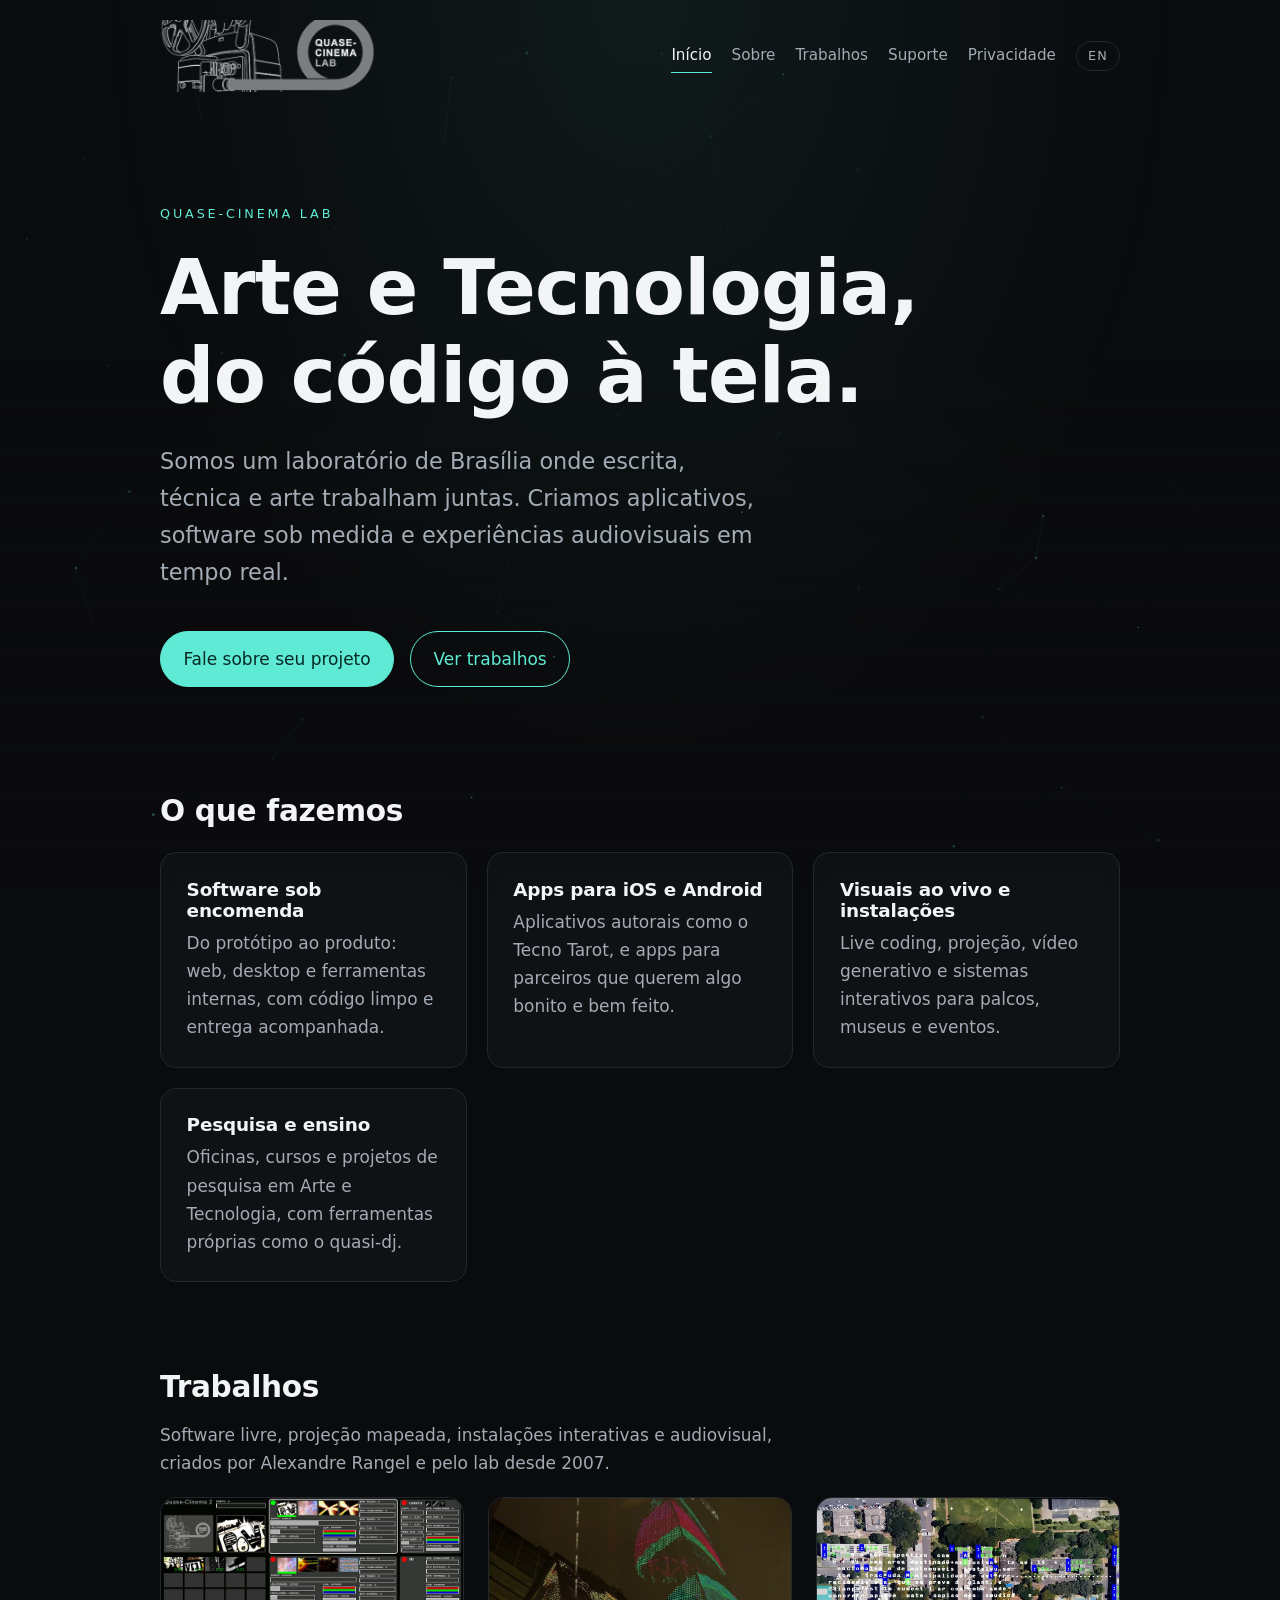
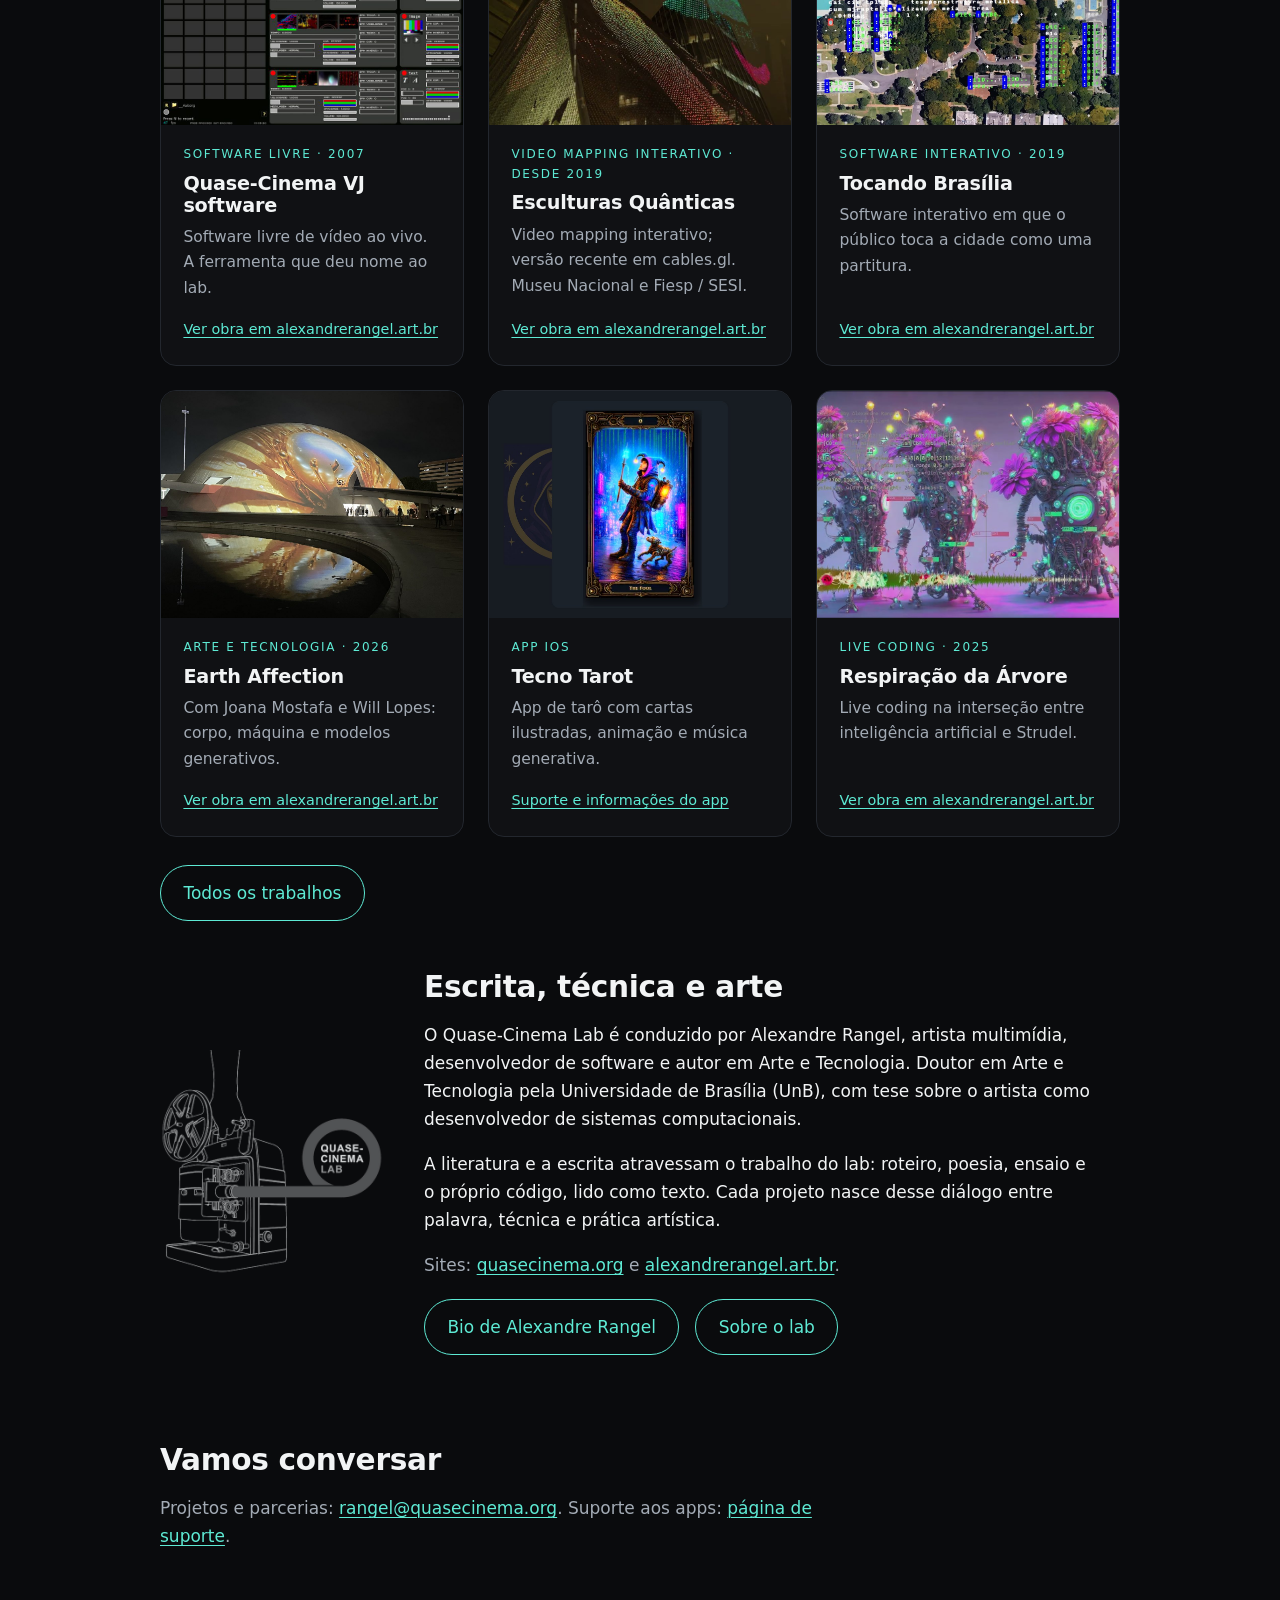
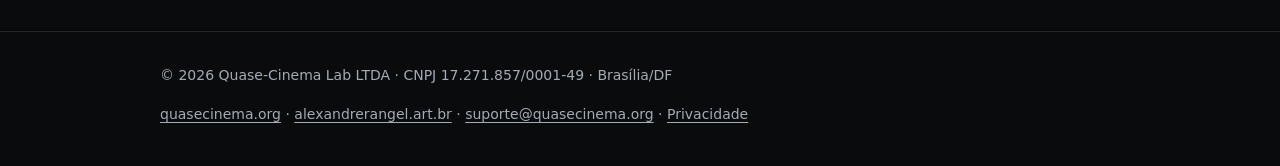
==== commit ab7251a6: "fix: grafia Quase-Cinema Lab no título e textos do site Padroniza o nome de exibição da empresa com " ====
--- a/index.html
+++ b/index.html
@@ -1,13 +1,13 @@
 <!doctype html>
-<html lang="pt-BR" data-title-pt="Quase Cinema Lab | Arte e Tecnologia" data-title-en="Quase Cinema Lab | Art and Technology" data-desc-pt="Quase Cinema Lab: laboratório de Arte e Tecnologia em Brasília. Apps, software sob encomenda e visuais ao vivo." data-desc-en="Quase Cinema Lab: Art and Technology lab in Brasília, Brazil. Apps, custom software and live visuals.">
+<html lang="pt-BR" data-title-pt="Quase-Cinema Lab | Arte e Tecnologia" data-title-en="Quase-Cinema Lab | Art and Technology" data-desc-pt="Quase-Cinema Lab: laboratório de Arte e Tecnologia em Brasília. Apps, software sob encomenda e visuais ao vivo." data-desc-en="Quase-Cinema Lab: Art and Technology lab in Brasília, Brazil. Apps, custom software and live visuals.">
 <head>
   <meta charset="utf-8">
   <meta name="viewport" content="width=device-width, initial-scale=1">
-  <title>Quase Cinema Lab | Arte e Tecnologia</title>
-  <meta name="description" content="Quase Cinema Lab: laboratório de Arte e Tecnologia em Brasília. Apps, software sob encomenda e visuais ao vivo.">
+  <title>Quase-Cinema Lab | Arte e Tecnologia</title>
+  <meta name="description" content="Quase-Cinema Lab: laboratório de Arte e Tecnologia em Brasília. Apps, software sob encomenda e visuais ao vivo.">
   <meta name="theme-color" content="#0a0b0d">
-  <meta property="og:title" content="Quase Cinema Lab | Arte e Tecnologia">
-  <meta property="og:description" content="Quase Cinema Lab: laboratório de Arte e Tecnologia em Brasília. Apps, software sob encomenda e visuais ao vivo.">
+  <meta property="og:title" content="Quase-Cinema Lab | Arte e Tecnologia">
+  <meta property="og:description" content="Quase-Cinema Lab: laboratório de Arte e Tecnologia em Brasília. Apps, software sob encomenda e visuais ao vivo.">
   <meta property="og:type" content="website">
   <link rel="icon" href="assets/favicon.png" type="image/png">
   <link rel="apple-touch-icon" href="assets/apple-touch-icon.png">
@@ -20,7 +20,7 @@
   <canvas id="bg" aria-hidden="true"></canvas>
   <header class="site-header">
     <div class="wrap">
-      <a class="brand" href="index.html"><img src="assets/logo-header-dark.png" alt="Quase Cinema Lab" width="480" height="160"></a>
+      <a class="brand" href="index.html"><img src="assets/logo-header-dark.png" alt="Quase-Cinema Lab" width="480" height="160"></a>
       <nav class="nav" aria-label="Principal / Main">
         <a href="index.html" aria-current="page"><span data-l="pt">Início</span><span data-l="en">Home</span></a>
         <a href="sobre.html"><span data-l="pt">Sobre</span><span data-l="en">About</span></a>
@@ -34,7 +34,7 @@
   <main id="main" class="home">
     <div class="wrap">
       <section class="hero">
-        <p class="eyebrow reveal">Quase Cinema Lab</p>
+        <p class="eyebrow reveal">Quase-Cinema Lab</p>
         <h1 class="reveal d1"><span data-l="pt">Arte e Tecnologia, do código à tela.</span><span data-l="en">Art and Technology, from code to screen.</span></h1>
         <p class="lead reveal d2">
           <span data-l="pt">Somos um laboratório de Brasília onde escrita, técnica e arte trabalham juntas. Criamos aplicativos, software sob medida e experiências audiovisuais em tempo real.</span>
@@ -135,8 +135,8 @@
         <div>
           <h2 id="autoria"><span data-l="pt">Escrita, técnica e arte</span><span data-l="en">Writing, technique and art</span></h2>
           <p>
-            <span data-l="pt">O Quase Cinema Lab é conduzido por Alexandre Rangel, artista multimídia, desenvolvedor de software e autor em Arte e Tecnologia. Doutor em Arte e Tecnologia pela Universidade de Brasília (UnB), com tese sobre o artista como desenvolvedor de sistemas computacionais.</span>
-            <span data-l="en">Quase Cinema Lab is led by Alexandre Rangel, a multimedia artist, software developer and author in Art and Technology. He holds a PhD in Art and Technology from the University of Brasília (UnB), with a thesis on the artist as a developer of computational systems.</span>
+            <span data-l="pt">O Quase-Cinema Lab é conduzido por Alexandre Rangel, artista multimídia, desenvolvedor de software e autor em Arte e Tecnologia. Doutor em Arte e Tecnologia pela Universidade de Brasília (UnB), com tese sobre o artista como desenvolvedor de sistemas computacionais.</span>
+            <span data-l="en">Quase-Cinema Lab is led by Alexandre Rangel, a multimedia artist, software developer and author in Art and Technology. He holds a PhD in Art and Technology from the University of Brasília (UnB), with a thesis on the artist as a developer of computational systems.</span>
           </p>
           <p>
             <span data-l="pt">A literatura e a escrita atravessam o trabalho do lab: roteiro, poesia, ensaio e o próprio código, lido como texto. Cada projeto nasce desse diálogo entre palavra, técnica e prática artística.</span>
@@ -164,7 +164,7 @@
   </main>
   <footer class="site-footer">
     <div class="wrap">
-      <p>&copy; <span data-year>2026</span> QUASE CINEMA LAB LTDA &middot; CNPJ 17.271.857/0001-49 &middot; Brasília/DF</p>
+      <p>&copy; <span data-year>2026</span> Quase-Cinema Lab LTDA &middot; CNPJ 17.271.857/0001-49 &middot; Brasília/DF</p>
       <p><a href="https://quasecinema.org">quasecinema.org</a> &middot; <a href="https://alexandrerangel.art.br" target="_blank" rel="noopener">alexandrerangel.art.br</a> &middot; <a href="mailto:suporte@quasecinema.org">suporte@quasecinema.org</a> &middot; <a href="privacidade.html"><span data-l="pt">Privacidade</span><span data-l="en">Privacy</span></a></p>
     </div>
   </footer>
--- a/css/site.css
+++ b/css/site.css
@@ -1,4 +1,4 @@
-/* Quase Cinema Lab - site v2 */
+/* Quase-Cinema Lab - site v2 */
 :root {
   --bg: #0a0b0d;
   --bg-soft: #121418;
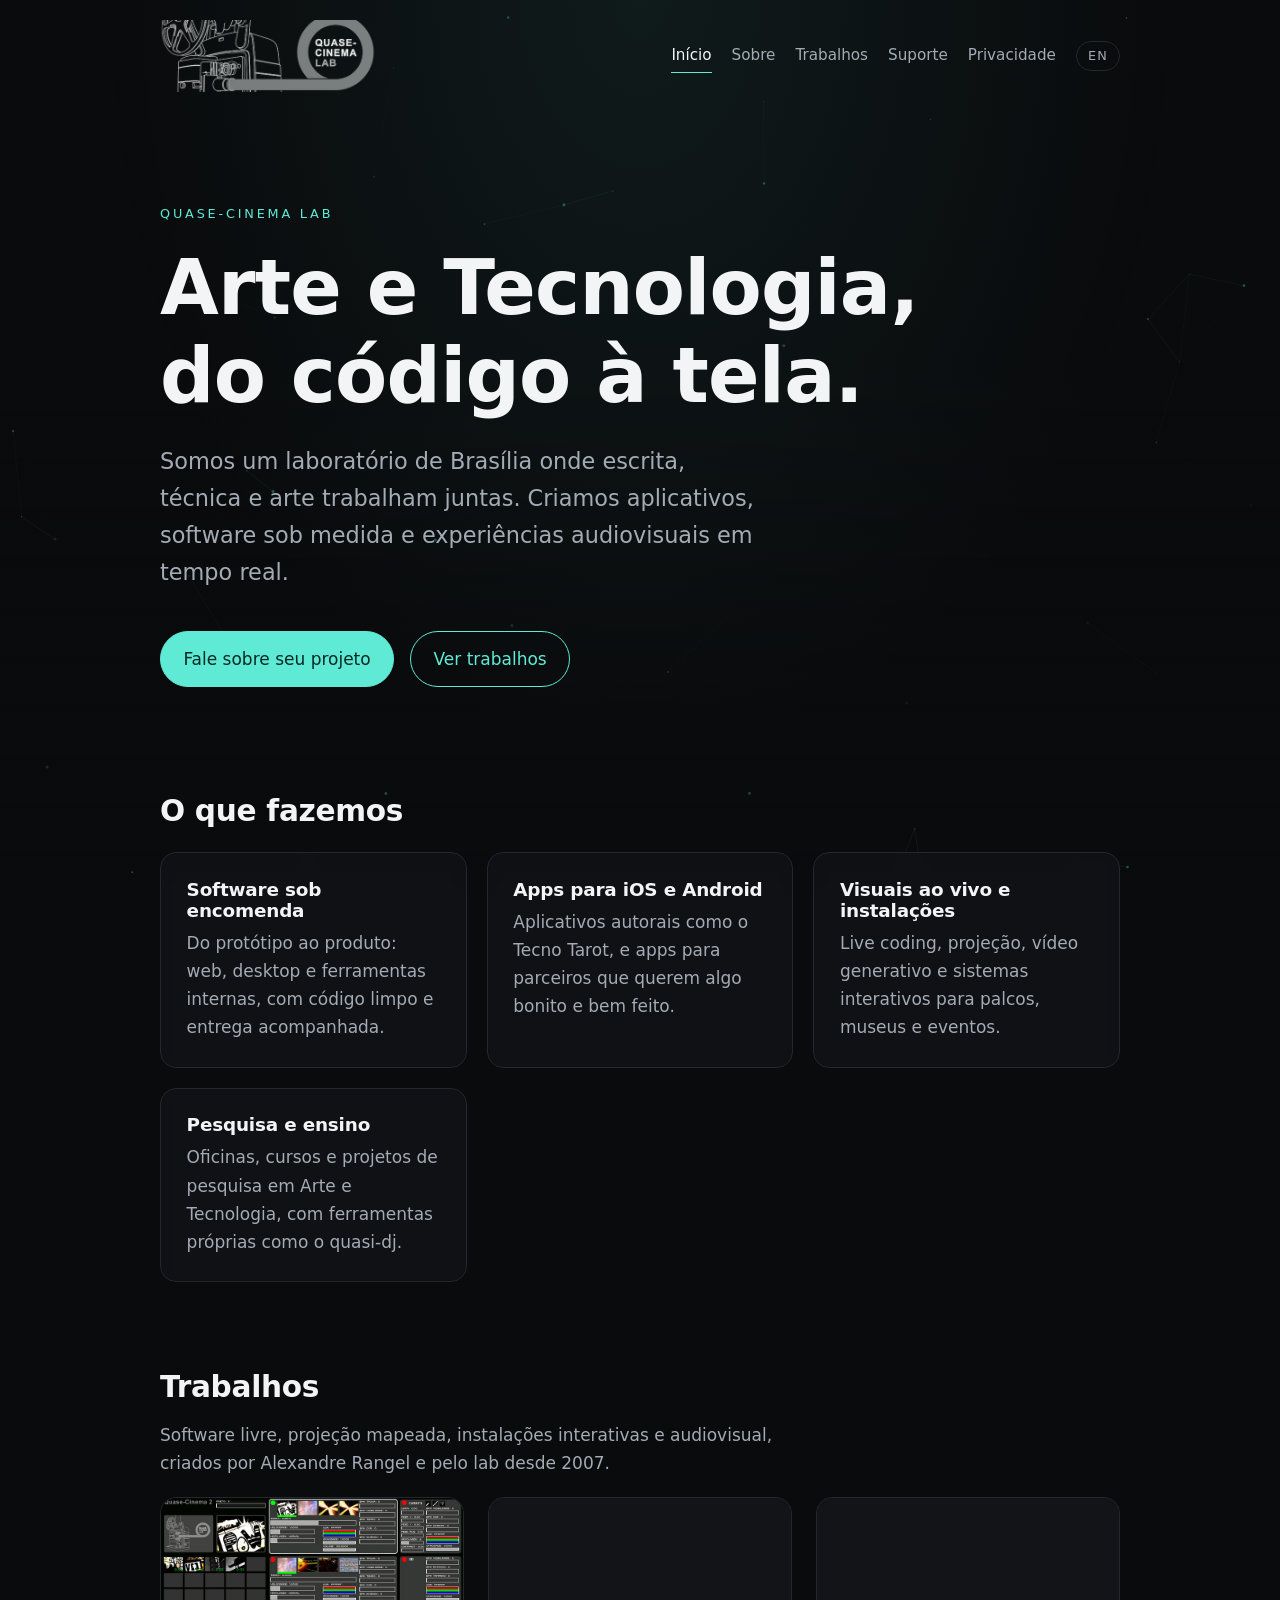
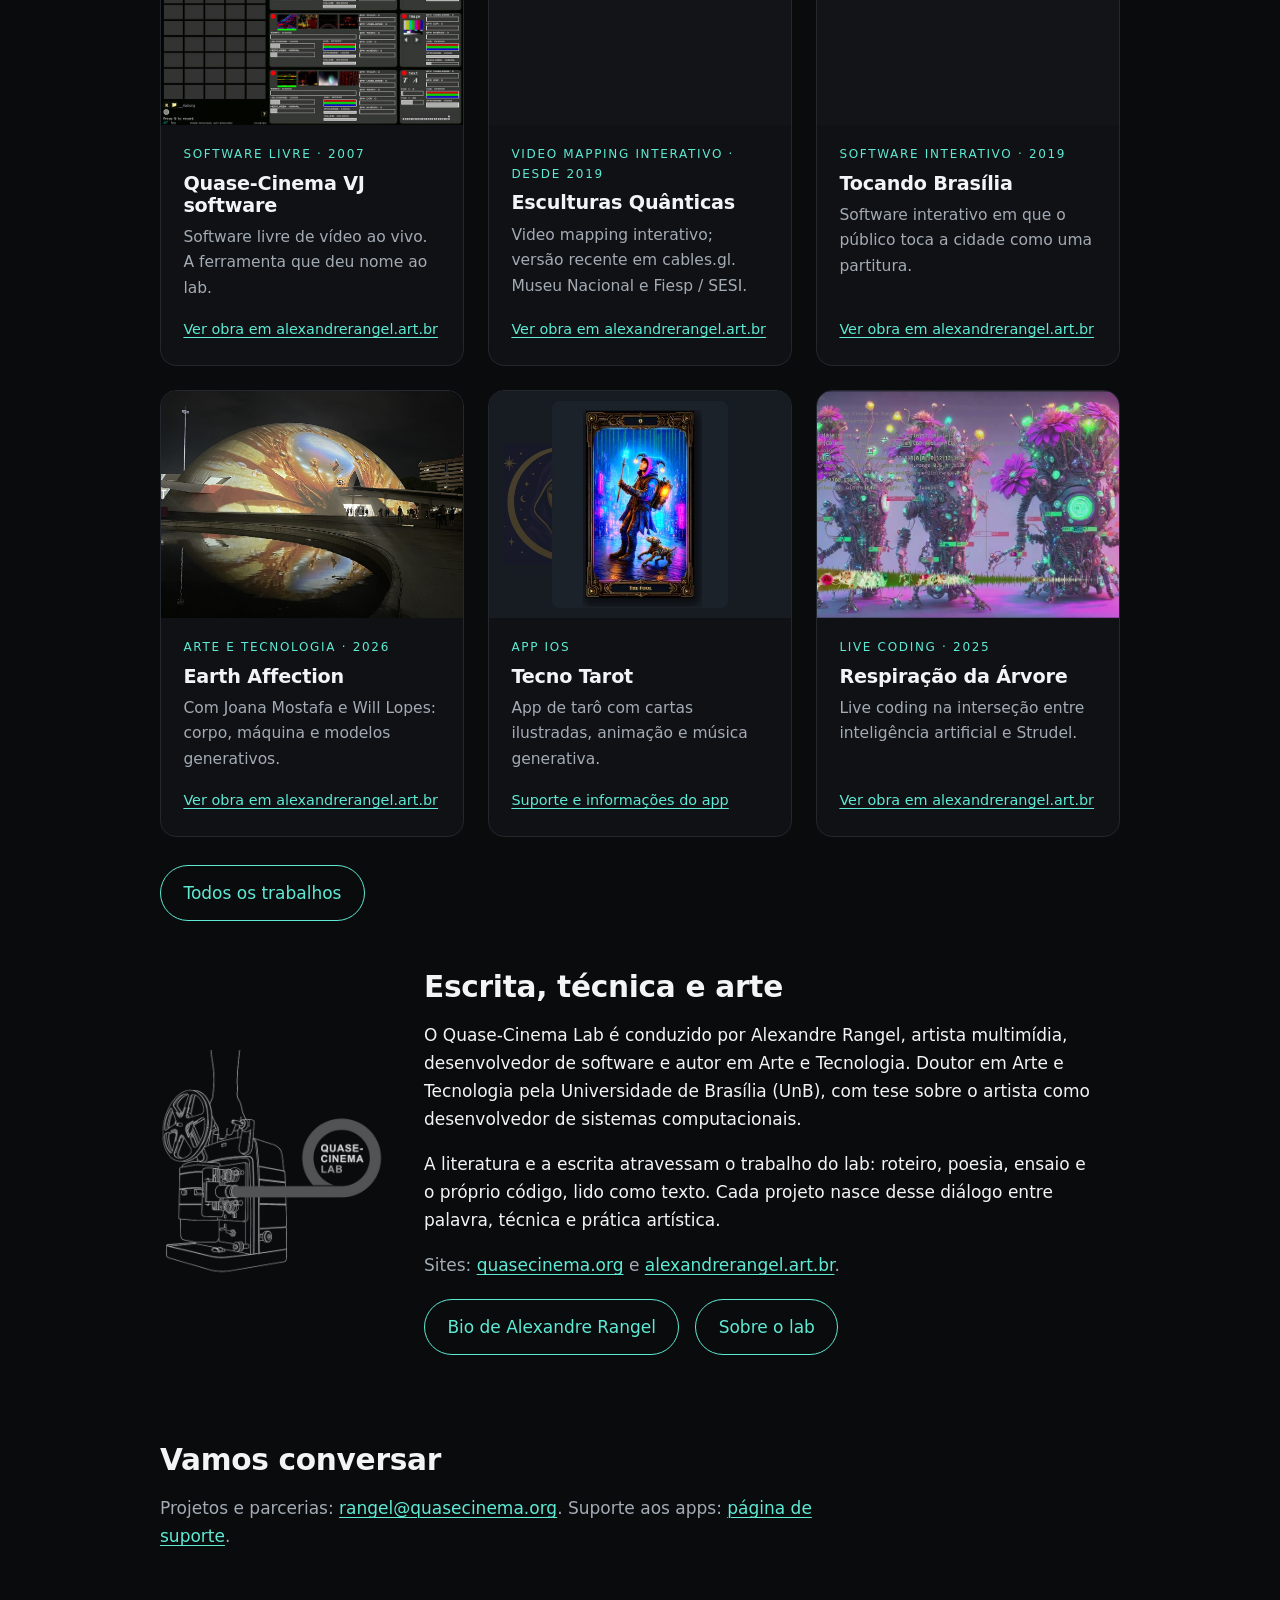
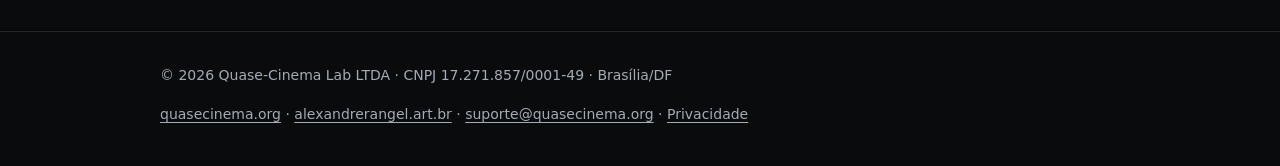
==== commit bd9f3853: "SEO: sitemap/robots/canonical em quasecinema.org + página 404" ====
--- a/index.html
+++ b/index.html
@@ -8,6 +8,8 @@
   <meta name="theme-color" content="#0a0b0d">
   <meta property="og:title" content="Quase-Cinema Lab | Arte e Tecnologia">
   <meta property="og:description" content="Quase-Cinema Lab: laboratório de Arte e Tecnologia em Brasília. Apps, software sob encomenda e visuais ao vivo.">
+  <link rel="canonical" href="https://quasecinema.org/">
+  <meta property="og:url" content="https://quasecinema.org/">
   <meta property="og:type" content="website">
   <link rel="icon" href="assets/favicon.png" type="image/png">
   <link rel="apple-touch-icon" href="assets/apple-touch-icon.png">
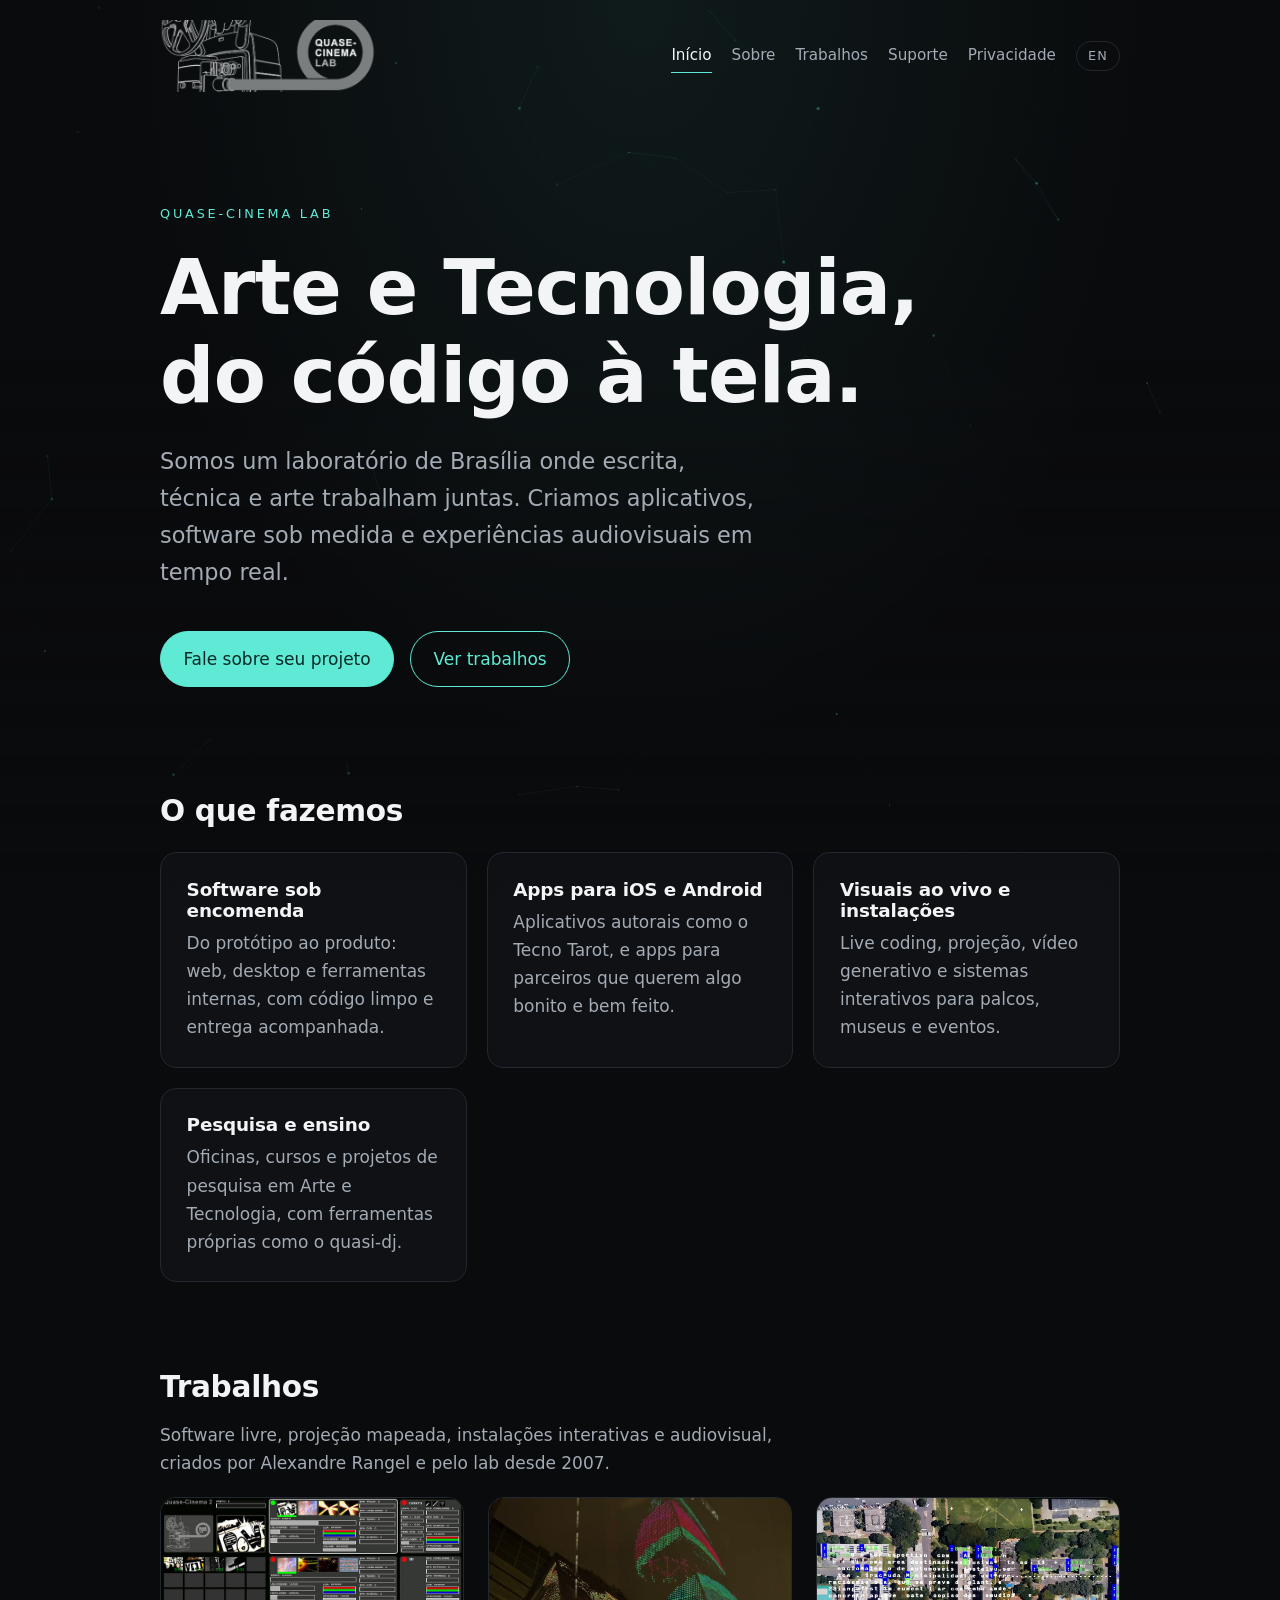
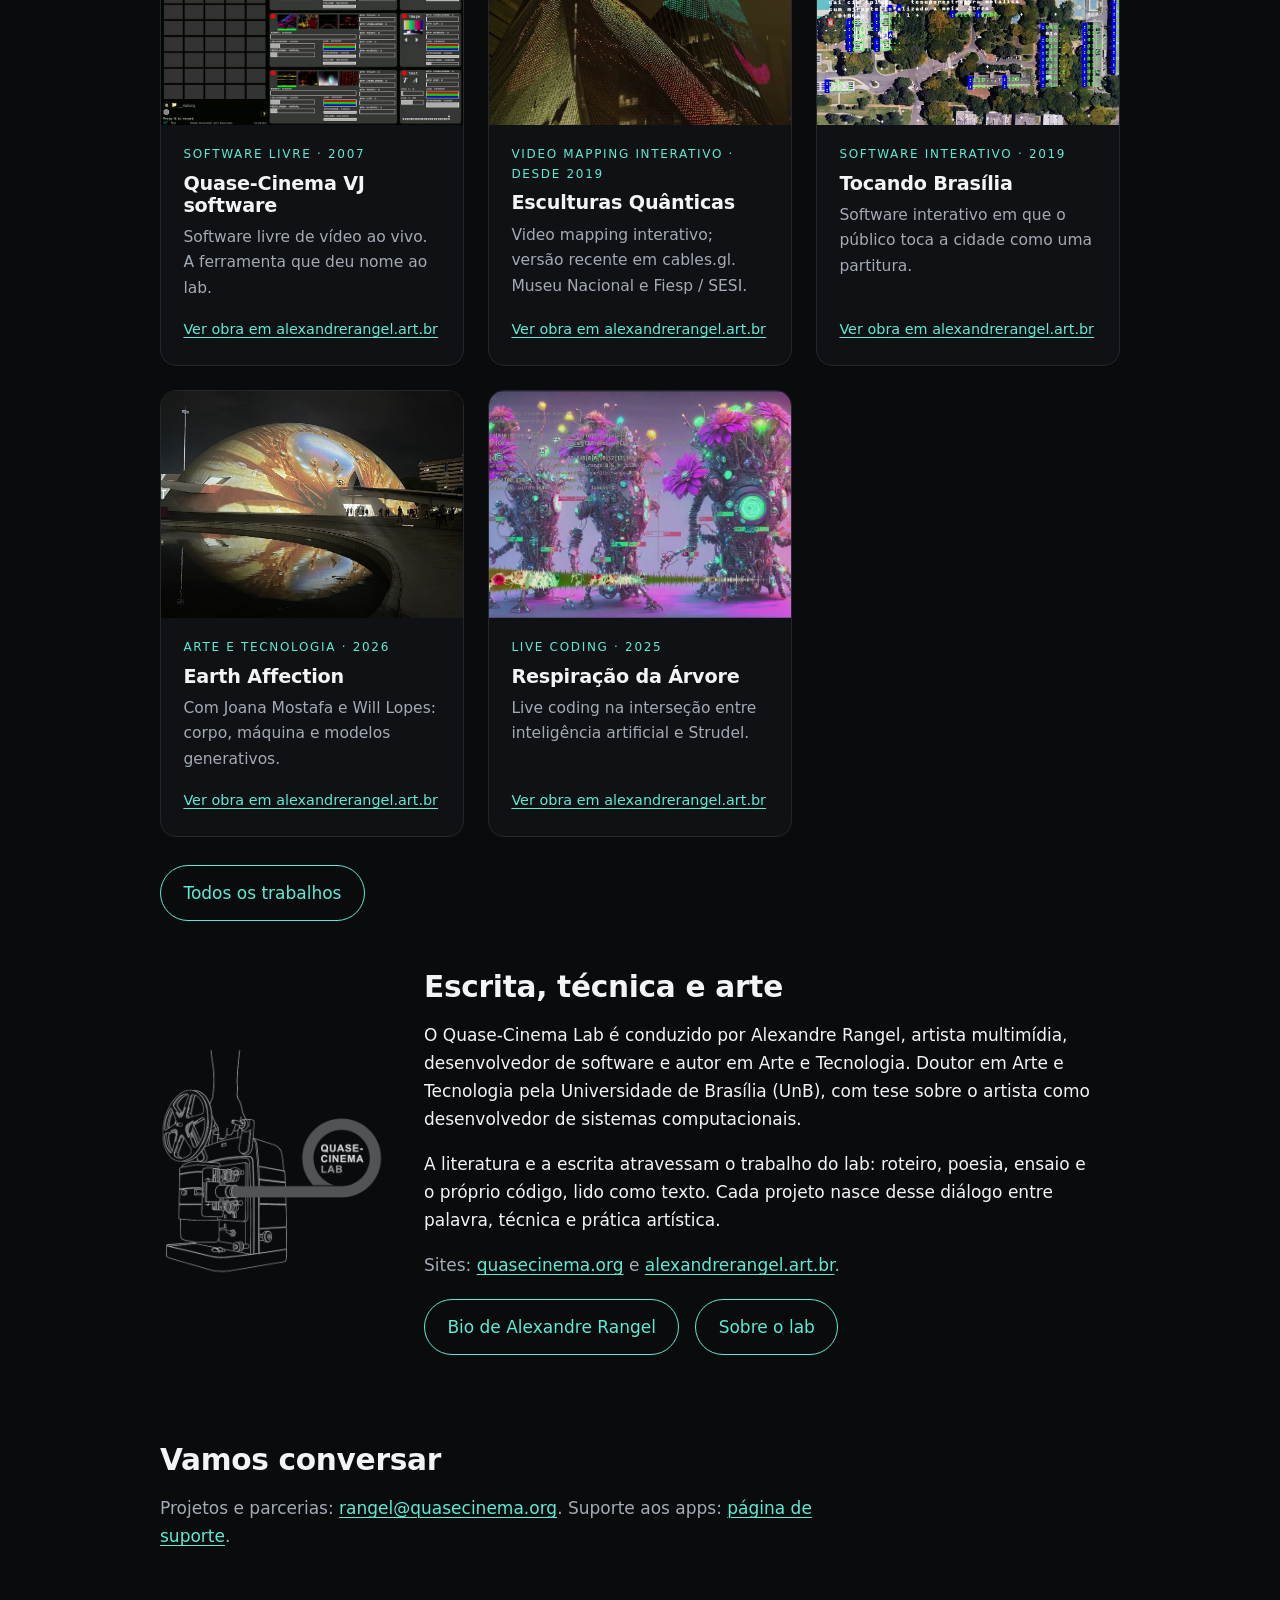
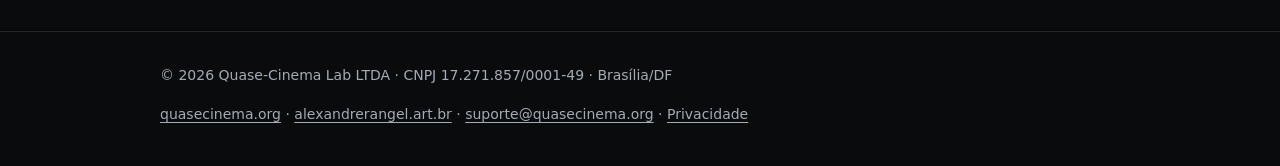
==== commit 3812a057: "Oculta card Tecno Tarot da home e de Trabalhos até o lançamento (01/01/2027)" ====
--- a/index.html
+++ b/index.html
@@ -110,6 +110,7 @@
             <a class="work-link" href="https://alexandrerangel.art.br/earth-affection.html" target="_blank" rel="noopener"><span data-l="pt">Ver obra em alexandrerangel.art.br</span><span data-l="en">See the work on alexandrerangel.art.br</span><span class="visually-hidden"> (Earth Affection)</span></a>
           </div>
         </article>
+        <!-- TECNO-TAROT: reativar no lançamento do app (01/01/2027)
         <article class="work" id="tecno-tarot">
           <figure class="work-media"><img src="assets/portfolio/tecno-tarot.jpg" alt="Carta do app Tecno Tarot" data-alt-en="Card from the Tecno Tarot app" width="1200" height="900" loading="lazy" decoding="async"></figure>
           <div class="work-body">
@@ -119,6 +120,7 @@
             <a class="work-link" href="suporte.html"><span data-l="pt">Suporte e informações do app</span><span data-l="en">App support and information</span><span class="visually-hidden"> (Tecno Tarot)</span></a>
           </div>
         </article>
+        -->
         <article class="work" id="respiracao-da-arvore">
           <figure class="work-media"><img src="assets/portfolio/respiracao-da-arvore.jpg" alt="Visual de Respiração da Árvore" data-alt-en="Visual from Respiração da Árvore (Tree Respiration)" width="1200" height="675" loading="lazy" decoding="async"></figure>
           <div class="work-body">
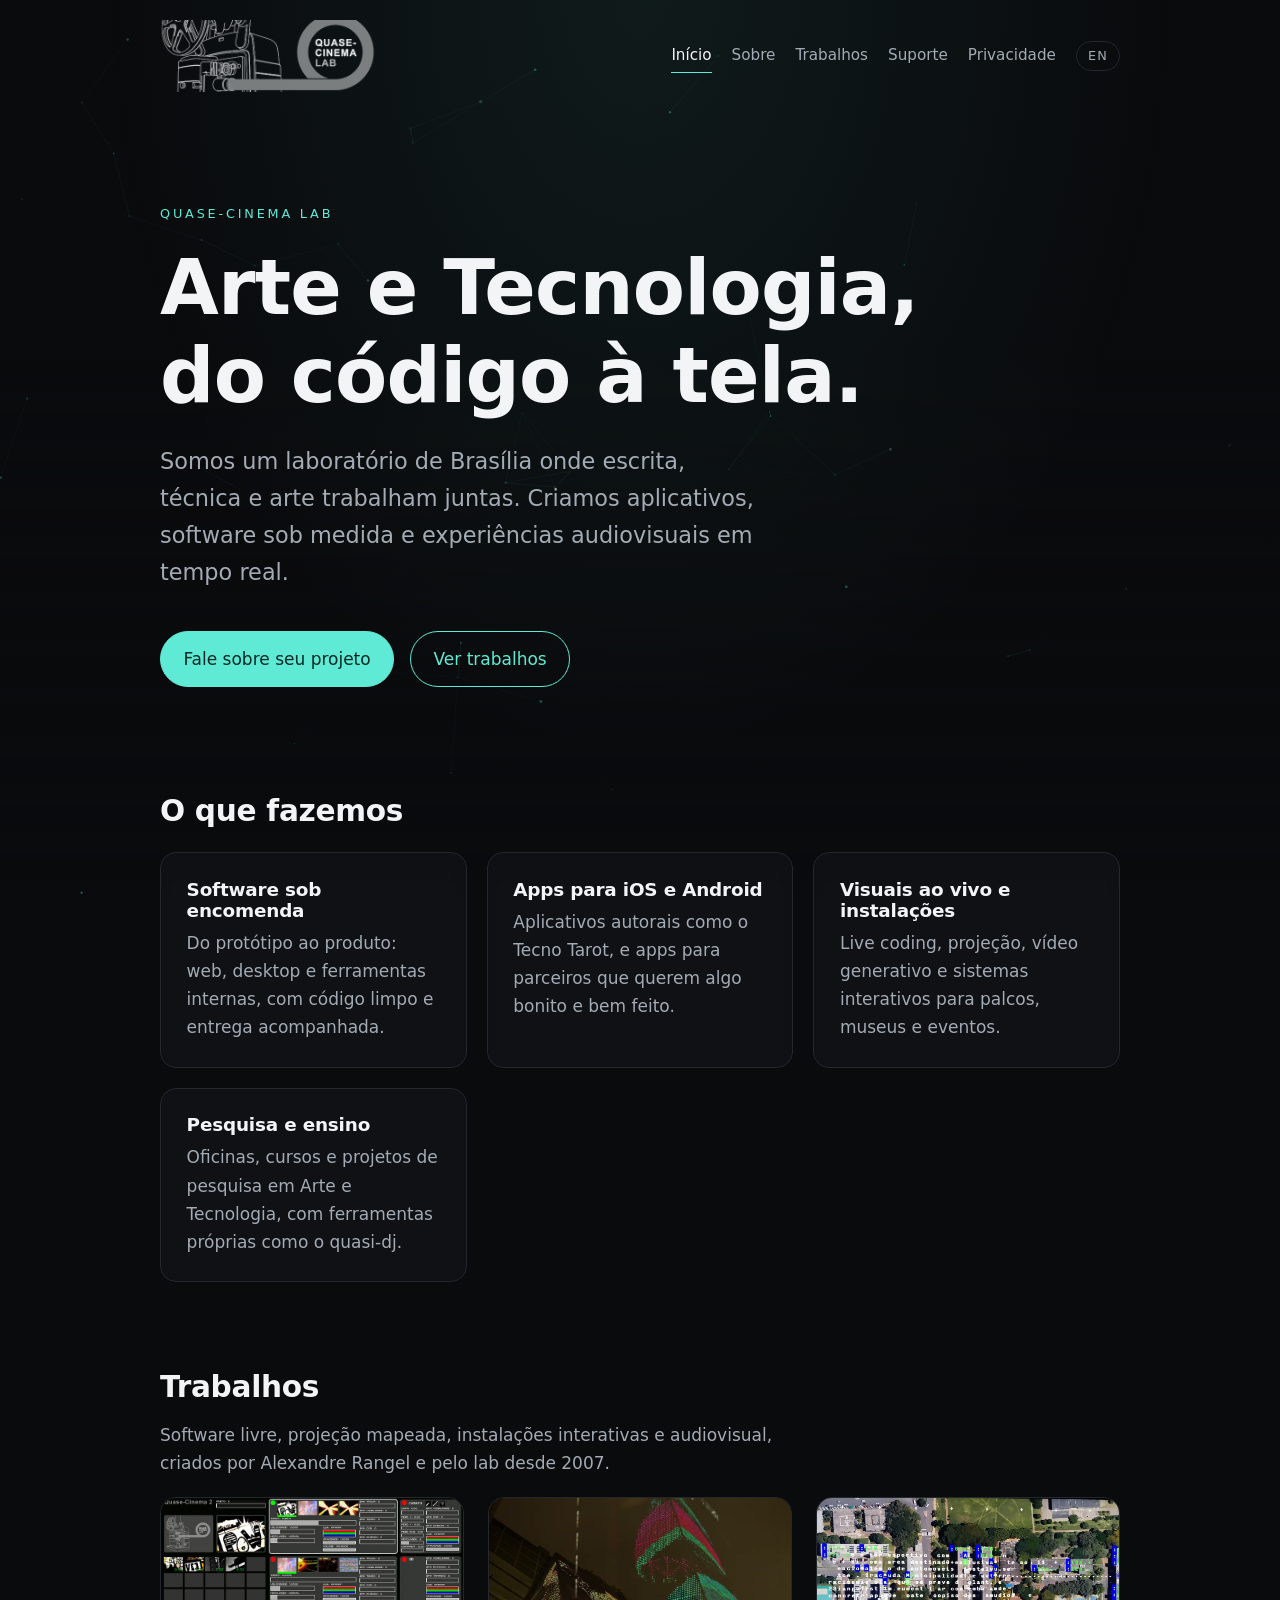
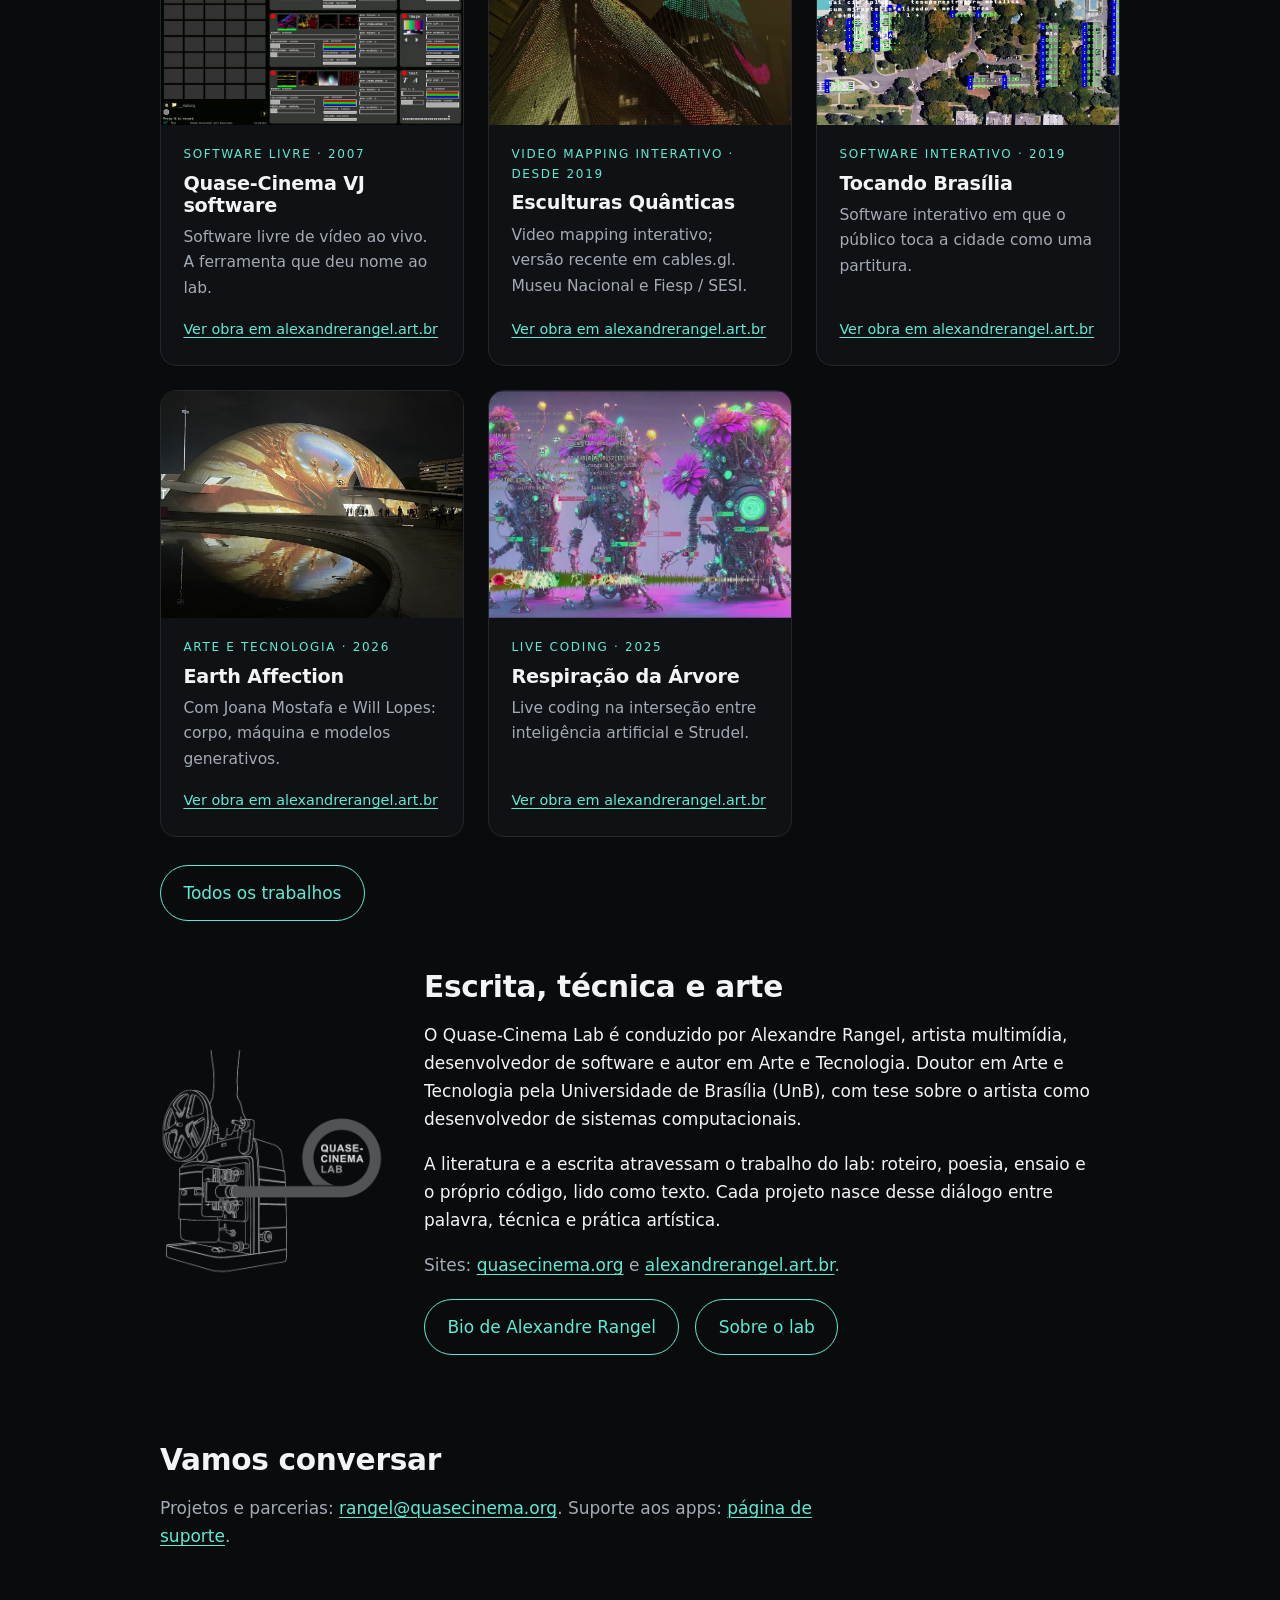
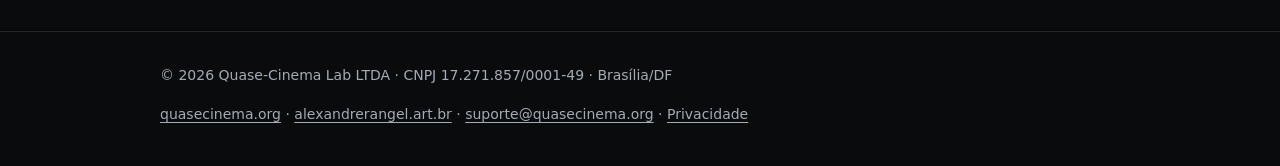
==== commit afff1e7b: "Analytics: GA4 com consentimento em todas as páginas e política atualizada Substitui o UA-1979679-2 " ====
--- a/index.html
+++ b/index.html
@@ -16,6 +16,7 @@
   <link rel="stylesheet" href="css/site.css">
   <script>if(/[?&]lang=en(&|$)/.test(location.search)){document.documentElement.classList.add('en');document.documentElement.lang='en';}</script>
   <script src="js/site.js" defer></script>
+  <script src="js/analytics.js" defer></script>
 </head>
 <body>
   <a class="skip" href="#main"><span data-l="pt">Pular para o conteúdo</span><span data-l="en">Skip to content</span></a>
--- a/css/site.css
+++ b/css/site.css
@@ -213,3 +213,37 @@
   .work:hover { transform: none; }
   .work:hover .work-media img { transform: none; }
 }
+
+/* Aviso de consentimento (Google Analytics) */
+.consent {
+  position: fixed;
+  left: 1rem;
+  right: 1rem;
+  bottom: 1rem;
+  z-index: 20;
+  max-width: 44rem;
+  margin: 0 auto;
+  display: flex;
+  flex-wrap: wrap;
+  align-items: center;
+  justify-content: space-between;
+  gap: 1rem 1.5rem;
+  padding: 1.25rem 1.4rem;
+  background: rgba(18, 20, 24, .96);
+  border: 1px solid var(--line);
+  border-radius: 16px;
+  box-shadow: 0 12px 40px rgba(0, 0, 0, .45);
+  backdrop-filter: blur(6px);
+  -webkit-backdrop-filter: blur(6px);
+}
+.consent-text { margin: 0; font-size: .95rem; color: var(--muted); max-width: 26rem; }
+.consent-actions { display: flex; flex-wrap: wrap; align-items: center; gap: .5rem .75rem; }
+.consent .btn { padding: .55rem 1.1rem; font-size: .9rem; cursor: pointer; background: none; font-family: inherit; }
+.consent .btn.primary { background: var(--accent); color: var(--accent-ink); }
+.consent .btn.primary:hover { background: transparent; color: var(--accent); }
+.consent-policy { font-size: .85rem; }
+@media (max-width: 34rem) {
+  .consent { padding: 1rem; }
+  .consent-actions { width: 100%; }
+}
+
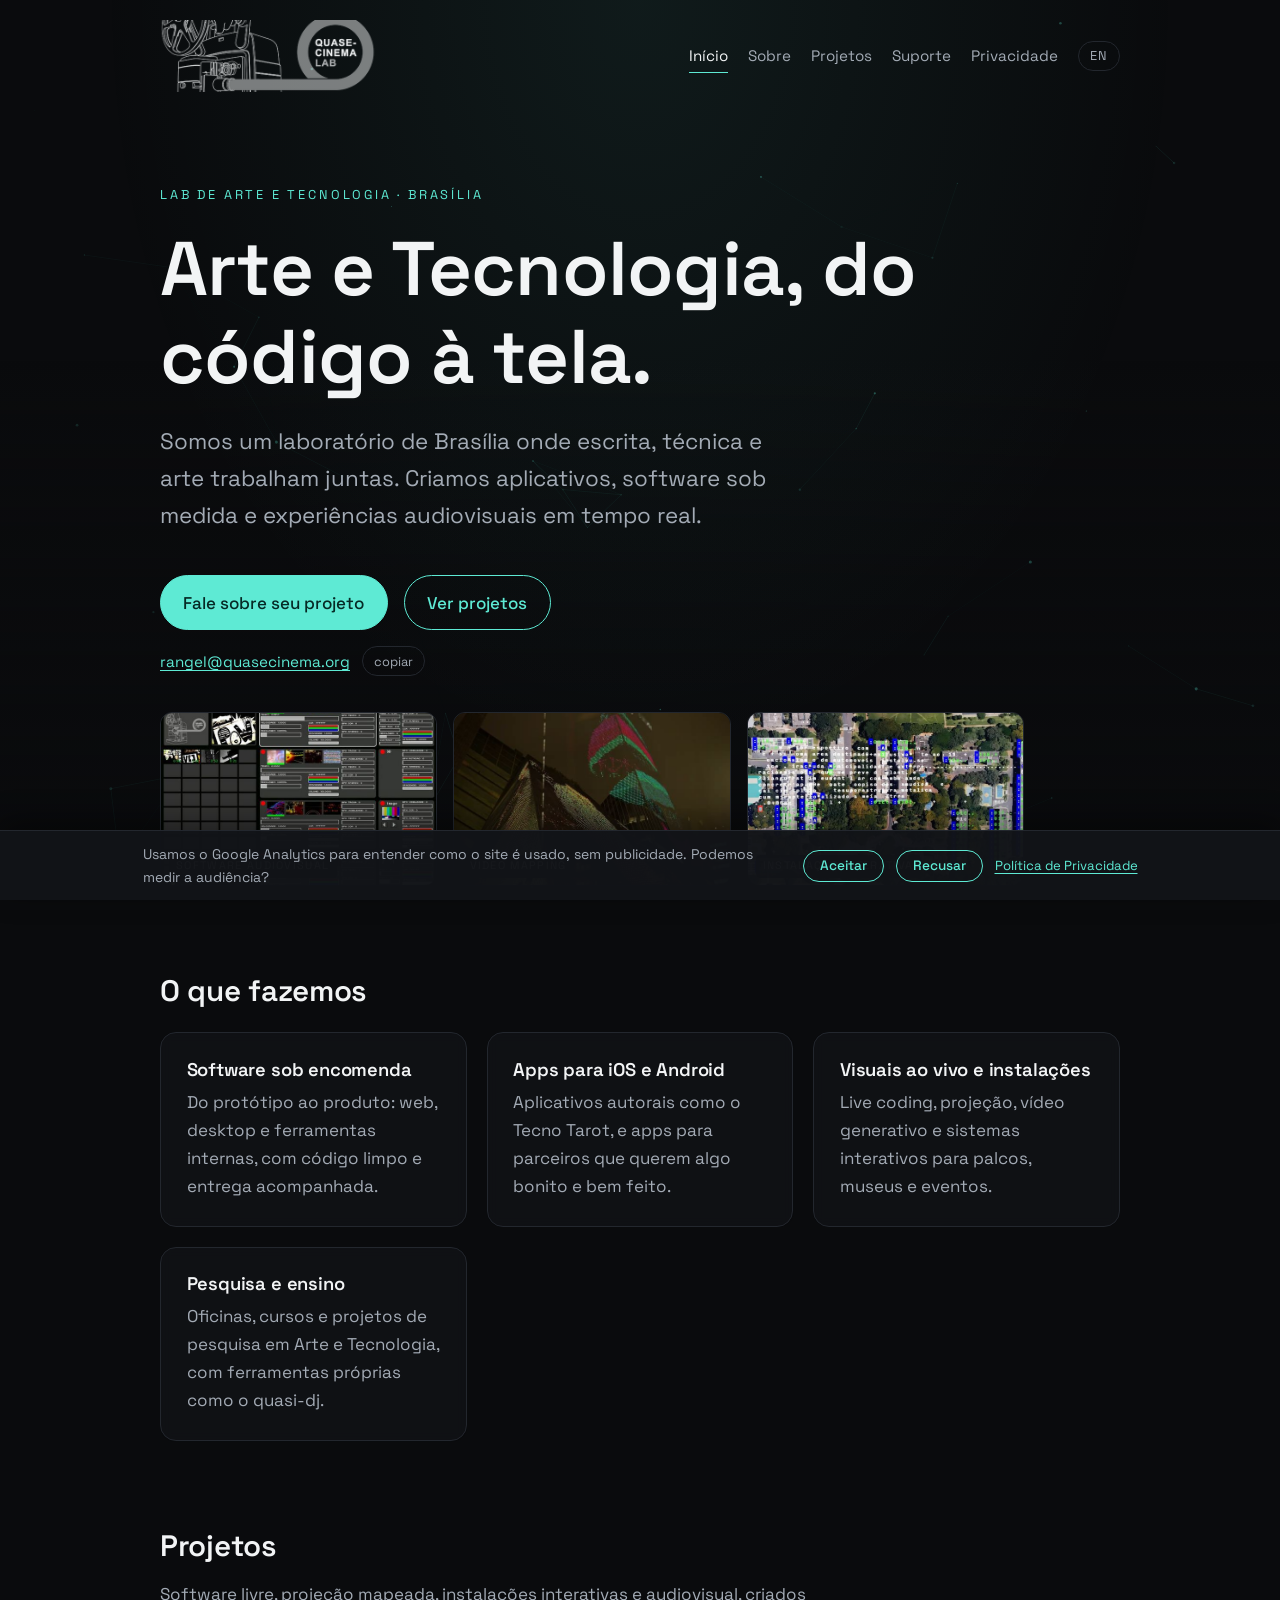
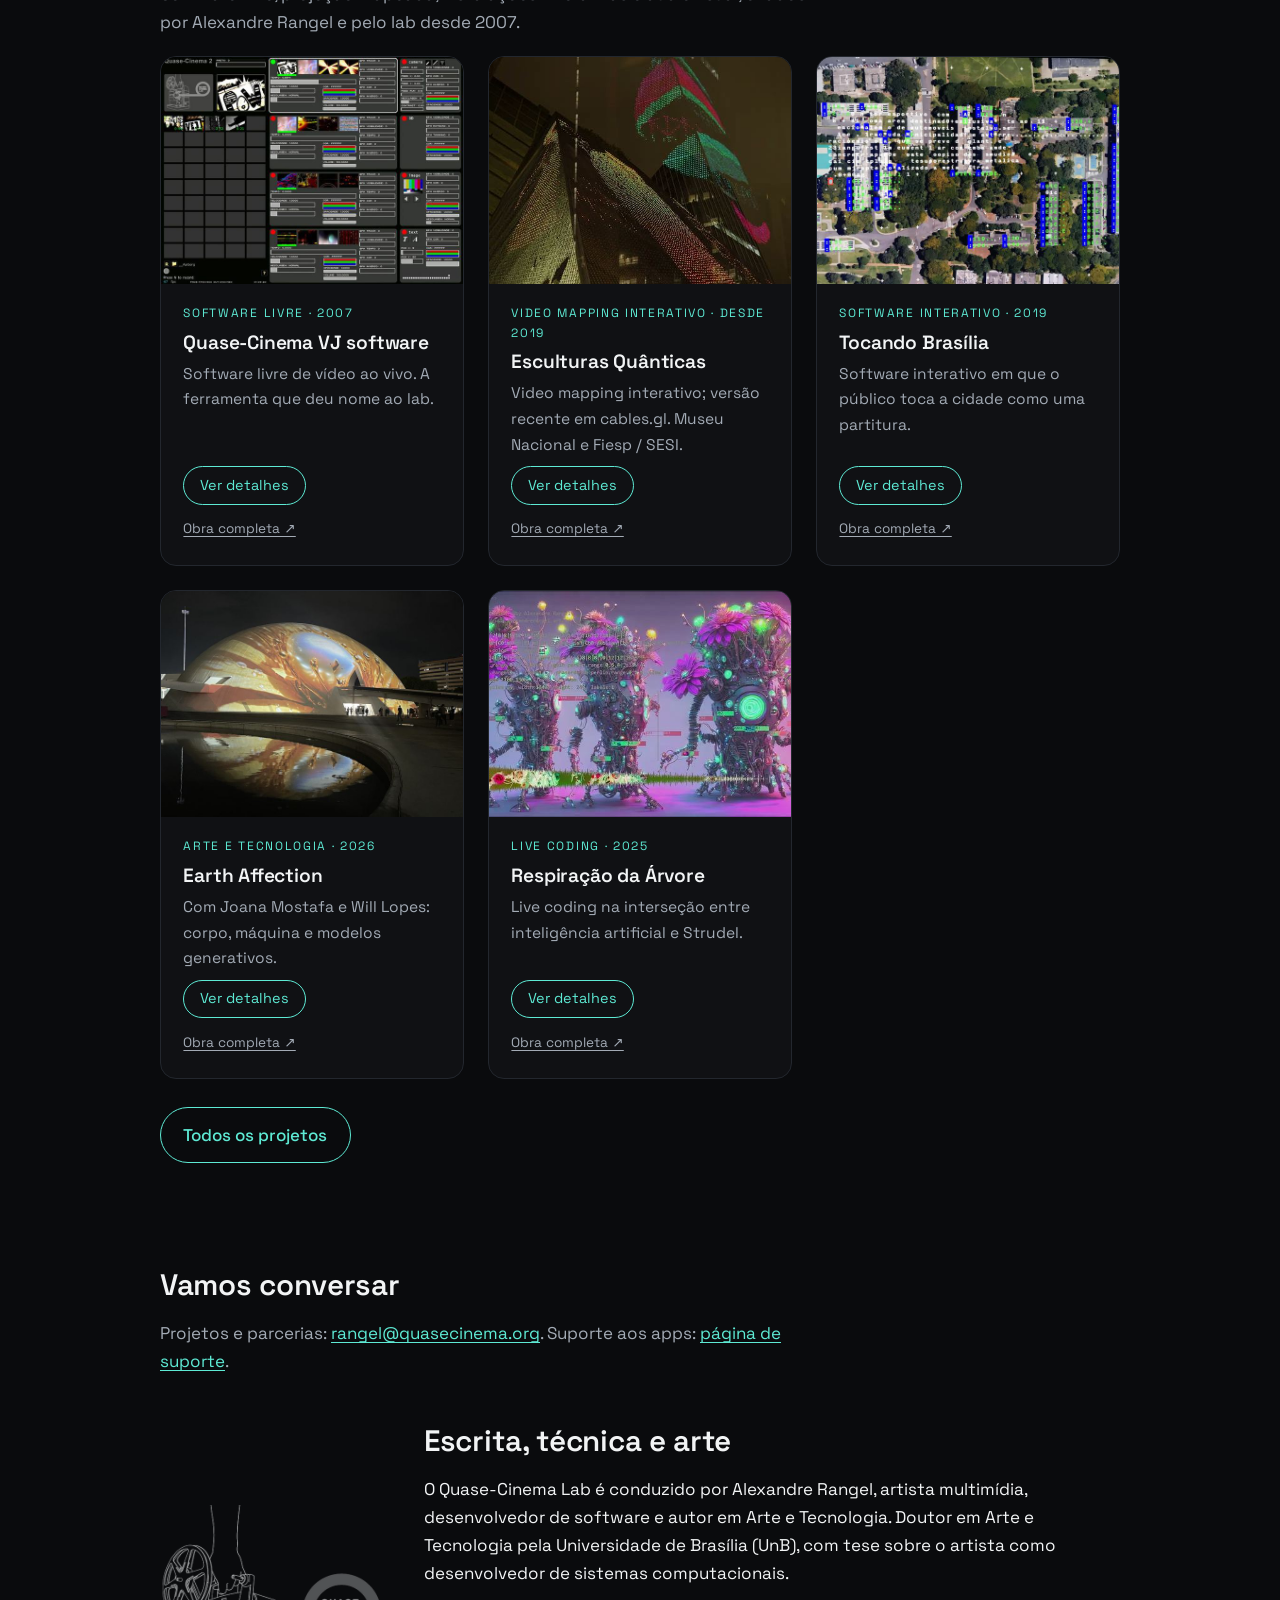
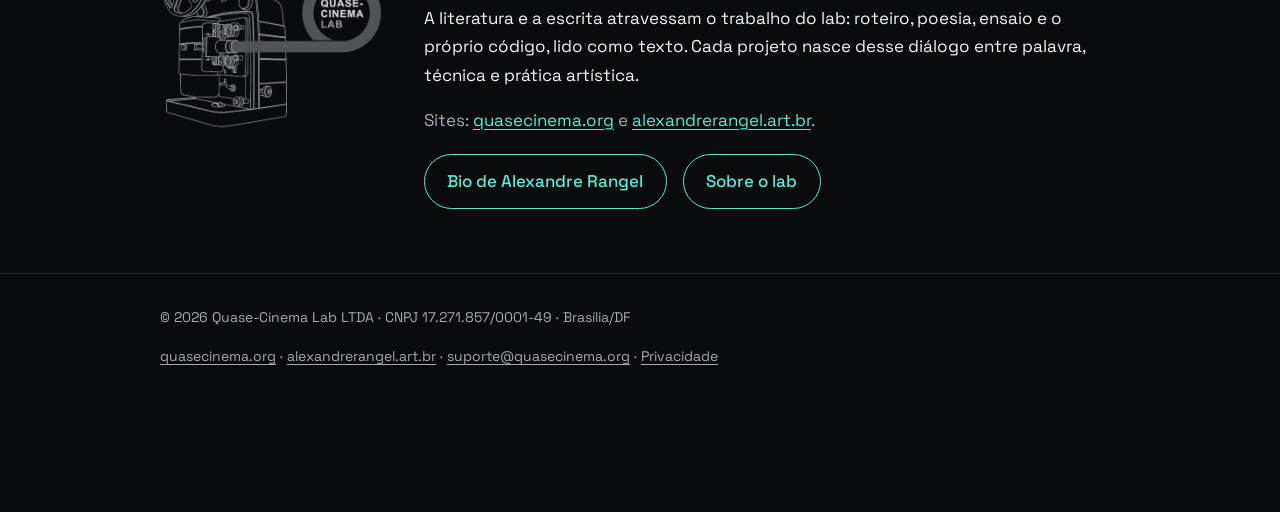
==== commit 59285ed6: "Design critique: detalhe de obra interno, prova visual e ajustes de usabilidade Dez pontos da crític" ====
--- a/index.html
+++ b/index.html
@@ -27,7 +27,7 @@
       <nav class="nav" aria-label="Principal / Main">
         <a href="index.html" aria-current="page"><span data-l="pt">Início</span><span data-l="en">Home</span></a>
         <a href="sobre.html"><span data-l="pt">Sobre</span><span data-l="en">About</span></a>
-        <a href="trabalhos.html"><span data-l="pt">Trabalhos</span><span data-l="en">Work</span></a>
+        <a href="trabalhos.html"><span data-l="pt">Projetos</span><span data-l="en">Projects</span></a>
         <a href="suporte.html"><span data-l="pt">Suporte</span><span data-l="en">Support</span></a>
         <a href="privacidade.html"><span data-l="pt">Privacidade</span><span data-l="en">Privacy</span></a>
         <a class="lang" href="?lang=en" data-lang-switch><span data-l="pt" aria-label="Switch to English">EN</span><span data-l="en" aria-label="Mudar para português">PT</span></a>
@@ -37,7 +37,7 @@
   <main id="main" class="home">
     <div class="wrap">
       <section class="hero">
-        <p class="eyebrow reveal">Quase-Cinema Lab</p>
+        <p class="eyebrow reveal"><span data-l="pt">lab de arte e tecnologia &middot; Brasília</span><span data-l="en">art and technology lab &middot; Brasília, Brazil</span></p>
         <h1 class="reveal d1"><span data-l="pt">Arte e Tecnologia, do código à tela.</span><span data-l="en">Art and Technology, from code to screen.</span></h1>
         <p class="lead reveal d2">
           <span data-l="pt">Somos um laboratório de Brasília onde escrita, técnica e arte trabalham juntas. Criamos aplicativos, software sob medida e experiências audiovisuais em tempo real.</span>
@@ -45,8 +45,29 @@
         </p>
         <div class="actions reveal d3">
           <a class="btn primary" href="mailto:rangel@quasecinema.org?subject=Projeto"><span data-l="pt">Fale sobre seu projeto</span><span data-l="en">Tell us about your project</span></a>
-          <a class="btn" href="trabalhos.html"><span data-l="pt">Ver trabalhos</span><span data-l="en">See our work</span></a>
-        </div>
+          <a class="btn" href="trabalhos.html"><span data-l="pt">Ver projetos</span><span data-l="en">See our work</span></a>
+        </div>
+        <p class="mail-hint reveal d3">
+          <a href="mailto:rangel@quasecinema.org?subject=Projeto">rangel@quasecinema.org</a>
+          <button type="button" class="copy" data-copy="rangel@quasecinema.org"
+                  data-copied-label-pt="copiado!" data-copied-label-en="copied!">
+            <span data-l="pt">copiar</span><span data-l="en">copy</span>
+          </button>
+        </p>
+        <ul class="proof reveal d3" aria-label="Serviços / Services">
+          <li>
+            <img src="assets/portfolio/quase-cinema-vj.jpg" srcset="assets/portfolio/quase-cinema-vj-640.jpg 640w, assets/portfolio/quase-cinema-vj.jpg 1200w" sizes="(min-width: 68rem) 30vw, (min-width: 44rem) 45vw, 92vw" alt="Interface do software audiovisual Quase-Cinema VJ" data-alt-en="Quase-Cinema VJ audiovisual software interface" width="768" height="576" loading="lazy" decoding="async">
+            <span data-l="pt">Software audiovisual</span><span data-l="en">Audiovisual software</span>
+          </li>
+          <li>
+            <img src="assets/portfolio/esculturas-quanticas.jpg" srcset="assets/portfolio/esculturas-quanticas-640.jpg 640w, assets/portfolio/esculturas-quanticas.jpg 1200w" sizes="(min-width: 68rem) 30vw, (min-width: 44rem) 45vw, 92vw" alt="Video mapping projetado no Museu Nacional da República" data-alt-en="Video mapping projected on the Museu Nacional da República" width="1200" height="675" loading="lazy" decoding="async">
+            <span data-l="pt">Video mapping</span><span data-l="en">Video mapping</span>
+          </li>
+          <li>
+            <img src="assets/portfolio/tocando-brasilia.jpg" srcset="assets/portfolio/tocando-brasilia-640.jpg 640w, assets/portfolio/tocando-brasilia.jpg 1200w" sizes="(min-width: 68rem) 30vw, (min-width: 44rem) 45vw, 92vw" alt="Instalação interativa Tocando Brasília" data-alt-en="Tocando Brasília interactive installation" width="1200" height="900" loading="lazy" decoding="async">
+            <span data-l="pt">Instalação interativa</span><span data-l="en">Interactive installation</span>
+          </li>
+        </ul>
       </section>
 
       <section class="section" aria-labelledby="o-que">
@@ -72,67 +93,82 @@
       </section>
 
       <section class="section" aria-labelledby="trabalhos">
-        <h2 id="trabalhos"><span data-l="pt">Trabalhos</span><span data-l="en">Work</span></h2>
+        <h2 id="trabalhos"><span data-l="pt">Projetos</span><span data-l="en">Projects</span></h2>
         <p class="muted"><span data-l="pt">Software livre, projeção mapeada, instalações interativas e audiovisual, criados por Alexandre Rangel e pelo lab desde 2007.</span><span data-l="en">Free software, projection mapping, interactive installations and audiovisual works, created by Alexandre Rangel and the lab since 2007.</span></p>
         <div class="works works-teaser">
         <article class="work" id="quase-cinema-vj">
-          <figure class="work-media"><img src="assets/portfolio/quase-cinema-vj.jpg" alt="Interface do software Quase-Cinema VJ" data-alt-en="Quase-Cinema VJ software interface" width="768" height="576" loading="lazy" decoding="async"></figure>
+          <figure class="work-media"><img src="assets/portfolio/quase-cinema-vj.jpg" srcset="assets/portfolio/quase-cinema-vj-640.jpg 640w, assets/portfolio/quase-cinema-vj.jpg 1200w" sizes="(min-width: 68rem) 30vw, (min-width: 44rem) 45vw, 92vw" alt="Interface do software Quase-Cinema VJ" data-alt-en="Quase-Cinema VJ software interface" width="768" height="576" loading="lazy" decoding="async"></figure>
           <div class="work-body">
             <p class="work-meta"><span data-l="pt">Software livre</span><span data-l="en">Free software</span> &middot; <span class="work-year">2007</span></p>
             <h3>Quase-Cinema VJ software</h3>
             <p><span data-l="pt">Software livre de vídeo ao vivo. A ferramenta que deu nome ao lab.</span><span data-l="en">Free live video software. The tool that gave the lab its name.</span></p>
-            <a class="work-link" href="https://alexandrerangel.art.br/quase-cinema.html" target="_blank" rel="noopener"><span data-l="pt">Ver obra em alexandrerangel.art.br</span><span data-l="en">See the work on alexandrerangel.art.br</span><span class="visually-hidden"> (Quase-Cinema VJ software)</span></a>
+            <button class="work-open" type="button" data-obra><span data-l="pt">Ver detalhes</span><span data-l="en">See details</span></button>
+            <a class="work-link" href="https://alexandrerangel.art.br/quase-cinema.html" target="_blank" rel="noopener"><span data-l="pt">Obra completa &nearr;</span><span data-l="en">Full work &nearr;</span><span class="visually-hidden"> (Quase-Cinema VJ software)</span></a>
           </div>
         </article>
         <article class="work" id="esculturas-quanticas">
-          <figure class="work-media"><img src="assets/portfolio/esculturas-quanticas.jpg" alt="Projeção das Esculturas Quânticas" data-alt-en="Projection of Esculturas Quânticas (Quantum Sculptures)" width="1200" height="675" loading="lazy" decoding="async"></figure>
+          <figure class="work-media"><img src="assets/portfolio/esculturas-quanticas.jpg" srcset="assets/portfolio/esculturas-quanticas-640.jpg 640w, assets/portfolio/esculturas-quanticas.jpg 1200w" sizes="(min-width: 68rem) 30vw, (min-width: 44rem) 45vw, 92vw" alt="Projeção das Esculturas Quânticas" data-alt-en="Projection of Esculturas Quânticas (Quantum Sculptures)" width="1200" height="675" loading="lazy" decoding="async"></figure>
           <div class="work-body">
             <p class="work-meta"><span data-l="pt">Video mapping interativo</span><span data-l="en">Interactive video mapping</span> &middot; <span class="work-year"><span data-l="pt">desde 2019</span><span data-l="en">since 2019</span></span></p>
             <h3><span data-l="pt">Esculturas Quânticas</span><span data-l="en">Quantum Sculptures</span></h3>
             <p><span data-l="pt">Video mapping interativo; versão recente em cables.gl. Museu Nacional e Fiesp / SESI.</span><span data-l="en">Interactive video mapping; latest version in cables.gl. Museu Nacional and Fiesp / SESI.</span></p>
-            <a class="work-link" href="https://alexandrerangel.art.br/esculturas-quanticas.html" target="_blank" rel="noopener"><span data-l="pt">Ver obra em alexandrerangel.art.br</span><span data-l="en">See the work on alexandrerangel.art.br</span><span class="visually-hidden"> (Esculturas Quânticas)</span></a>
+            <button class="work-open" type="button" data-obra><span data-l="pt">Ver detalhes</span><span data-l="en">See details</span></button>
+            <a class="work-link" href="https://alexandrerangel.art.br/esculturas-quanticas.html" target="_blank" rel="noopener"><span data-l="pt">Obra completa &nearr;</span><span data-l="en">Full work &nearr;</span><span class="visually-hidden"> (Esculturas Quânticas)</span></a>
           </div>
         </article>
         <article class="work" id="tocando-brasilia">
-          <figure class="work-media"><img src="assets/portfolio/tocando-brasilia.jpg" alt="Público interagindo com Tocando Brasília" data-alt-en="Audience interacting with Tocando Brasília (Playing Brasília)" width="1200" height="900" loading="lazy" decoding="async"></figure>
+          <figure class="work-media"><img src="assets/portfolio/tocando-brasilia.jpg" srcset="assets/portfolio/tocando-brasilia-640.jpg 640w, assets/portfolio/tocando-brasilia.jpg 1200w" sizes="(min-width: 68rem) 30vw, (min-width: 44rem) 45vw, 92vw" alt="Público interagindo com Tocando Brasília" data-alt-en="Audience interacting with Tocando Brasília (Playing Brasília)" width="1200" height="900" loading="lazy" decoding="async"></figure>
           <div class="work-body">
             <p class="work-meta"><span data-l="pt">Software interativo</span><span data-l="en">Interactive software</span> &middot; <span class="work-year">2019</span></p>
             <h3><span data-l="pt">Tocando Brasília</span><span data-l="en">Playing Brasília</span></h3>
             <p><span data-l="pt">Software interativo em que o público toca a cidade como uma partitura.</span><span data-l="en">Interactive software that lets the audience play the city like a musical score.</span></p>
-            <a class="work-link" href="https://alexandrerangel.art.br/tocandobrasilia.html" target="_blank" rel="noopener"><span data-l="pt">Ver obra em alexandrerangel.art.br</span><span data-l="en">See the work on alexandrerangel.art.br</span><span class="visually-hidden"> (Tocando Brasília)</span></a>
+            <button class="work-open" type="button" data-obra><span data-l="pt">Ver detalhes</span><span data-l="en">See details</span></button>
+            <a class="work-link" href="https://alexandrerangel.art.br/tocandobrasilia.html" target="_blank" rel="noopener"><span data-l="pt">Obra completa &nearr;</span><span data-l="en">Full work &nearr;</span><span class="visually-hidden"> (Tocando Brasília)</span></a>
           </div>
         </article>
         <article class="work" id="earth-affection">
-          <figure class="work-media"><img src="assets/portfolio/earth-affection.jpg" alt="Cena de Earth Affection" data-alt-en="Scene from Earth Affection" width="1200" height="900" loading="lazy" decoding="async"></figure>
+          <figure class="work-media"><img src="assets/portfolio/earth-affection.jpg" srcset="assets/portfolio/earth-affection-640.jpg 640w, assets/portfolio/earth-affection.jpg 1200w" sizes="(min-width: 68rem) 30vw, (min-width: 44rem) 45vw, 92vw" alt="Cena de Earth Affection" data-alt-en="Scene from Earth Affection" width="1200" height="900" loading="lazy" decoding="async"></figure>
           <div class="work-body">
             <p class="work-meta"><span data-l="pt">Arte e Tecnologia</span><span data-l="en">Art and Technology</span> &middot; <span class="work-year">2026</span></p>
             <h3>Earth Affection</h3>
             <p><span data-l="pt">Com Joana Mostafa e Will Lopes: corpo, máquina e modelos generativos.</span><span data-l="en">With Joana Mostafa and Will Lopes: body, machine and generative models.</span></p>
-            <a class="work-link" href="https://alexandrerangel.art.br/earth-affection.html" target="_blank" rel="noopener"><span data-l="pt">Ver obra em alexandrerangel.art.br</span><span data-l="en">See the work on alexandrerangel.art.br</span><span class="visually-hidden"> (Earth Affection)</span></a>
+            <button class="work-open" type="button" data-obra><span data-l="pt">Ver detalhes</span><span data-l="en">See details</span></button>
+            <a class="work-link" href="https://alexandrerangel.art.br/earth-affection.html" target="_blank" rel="noopener"><span data-l="pt">Obra completa &nearr;</span><span data-l="en">Full work &nearr;</span><span class="visually-hidden"> (Earth Affection)</span></a>
           </div>
         </article>
         <!-- TECNO-TAROT: reativar no lançamento do app (01/01/2027)
         <article class="work" id="tecno-tarot">
-          <figure class="work-media"><img src="assets/portfolio/tecno-tarot.jpg" alt="Carta do app Tecno Tarot" data-alt-en="Card from the Tecno Tarot app" width="1200" height="900" loading="lazy" decoding="async"></figure>
+          <figure class="work-media"><img src="assets/portfolio/tecno-tarot.jpg" srcset="assets/portfolio/tecno-tarot-640.jpg 640w, assets/portfolio/tecno-tarot.jpg 1200w" sizes="(min-width: 68rem) 30vw, (min-width: 44rem) 45vw, 92vw" alt="Carta do app Tecno Tarot" data-alt-en="Card from the Tecno Tarot app" width="1200" height="900" loading="lazy" decoding="async"></figure>
           <div class="work-body">
             <p class="work-meta"><span data-l="pt">App iOS</span><span data-l="en">iOS app</span></p>
             <h3>Tecno Tarot</h3>
             <p><span data-l="pt">App de tarô com cartas ilustradas, animação e música generativa.</span><span data-l="en">Tarot app with illustrated cards, animation and generative music.</span></p>
+            <button class="work-open" type="button" data-obra><span data-l="pt">Ver detalhes</span><span data-l="en">See details</span></button>
             <a class="work-link" href="suporte.html"><span data-l="pt">Suporte e informações do app</span><span data-l="en">App support and information</span><span class="visually-hidden"> (Tecno Tarot)</span></a>
           </div>
         </article>
         -->
         <article class="work" id="respiracao-da-arvore">
-          <figure class="work-media"><img src="assets/portfolio/respiracao-da-arvore.jpg" alt="Visual de Respiração da Árvore" data-alt-en="Visual from Respiração da Árvore (Tree Respiration)" width="1200" height="675" loading="lazy" decoding="async"></figure>
+          <figure class="work-media"><img src="assets/portfolio/respiracao-da-arvore.jpg" srcset="assets/portfolio/respiracao-da-arvore-640.jpg 640w, assets/portfolio/respiracao-da-arvore.jpg 1200w" sizes="(min-width: 68rem) 30vw, (min-width: 44rem) 45vw, 92vw" alt="Visual de Respiração da Árvore" data-alt-en="Visual from Respiração da Árvore (Tree Respiration)" width="1200" height="675" loading="lazy" decoding="async"></figure>
           <div class="work-body">
             <p class="work-meta"><span data-l="pt">Live coding</span><span data-l="en">Live coding</span> &middot; <span class="work-year">2025</span></p>
             <h3><span data-l="pt">Respiração da Árvore</span><span data-l="en">Tree Respiration</span></h3>
             <p><span data-l="pt">Live coding na interseção entre inteligência artificial e Strudel.</span><span data-l="en">Live coding at the intersection of artificial intelligence and Strudel.</span></p>
-            <a class="work-link" href="https://alexandrerangel.art.br/strudel.html" target="_blank" rel="noopener"><span data-l="pt">Ver obra em alexandrerangel.art.br</span><span data-l="en">See the work on alexandrerangel.art.br</span><span class="visually-hidden"> (Respiração da Árvore)</span></a>
-          </div>
-        </article>
-        </div>
-        <p class="actions section-cta"><a class="btn" href="trabalhos.html"><span data-l="pt">Todos os trabalhos</span><span data-l="en">All work</span></a></p>
+            <button class="work-open" type="button" data-obra><span data-l="pt">Ver detalhes</span><span data-l="en">See details</span></button>
+            <a class="work-link" href="https://alexandrerangel.art.br/strudel.html" target="_blank" rel="noopener"><span data-l="pt">Obra completa &nearr;</span><span data-l="en">Full work &nearr;</span><span class="visually-hidden"> (Respiração da Árvore)</span></a>
+          </div>
+        </article>
+        </div>
+        <p class="actions section-cta"><a class="btn" href="trabalhos.html"><span data-l="pt">Todos os projetos</span><span data-l="en">All projects</span></a></p>
+      </section>
+
+
+      <section class="section" aria-labelledby="contato">
+        <h2 id="contato"><span data-l="pt">Vamos conversar</span><span data-l="en">Let&rsquo;s talk</span></h2>
+        <p class="muted">
+          <span data-l="pt">Projetos e parcerias: <a href="mailto:rangel@quasecinema.org">rangel@quasecinema.org</a>. Suporte aos apps: <a href="suporte.html">página de suporte</a>.</span>
+          <span data-l="en">Projects and partnerships: <a href="mailto:rangel@quasecinema.org">rangel@quasecinema.org</a>. App support: <a href="suporte.html">support page</a>.</span>
+        </p>
       </section>
 
       <section class="section author" aria-labelledby="autoria">
@@ -157,14 +193,6 @@
           </div>
         </div>
       </section>
-
-      <section class="section" aria-labelledby="contato">
-        <h2 id="contato"><span data-l="pt">Vamos conversar</span><span data-l="en">Let&rsquo;s talk</span></h2>
-        <p class="muted">
-          <span data-l="pt">Projetos e parcerias: <a href="mailto:rangel@quasecinema.org">rangel@quasecinema.org</a>. Suporte aos apps: <a href="suporte.html">página de suporte</a>.</span>
-          <span data-l="en">Projects and partnerships: <a href="mailto:rangel@quasecinema.org">rangel@quasecinema.org</a>. App support: <a href="suporte.html">support page</a>.</span>
-        </p>
-      </section>
     </div>
   </main>
   <footer class="site-footer">
@@ -173,5 +201,17 @@
       <p><a href="https://quasecinema.org">quasecinema.org</a> &middot; <a href="https://alexandrerangel.art.br" target="_blank" rel="noopener">alexandrerangel.art.br</a> &middot; <a href="mailto:suporte@quasecinema.org">suporte@quasecinema.org</a> &middot; <a href="privacidade.html"><span data-l="pt">Privacidade</span><span data-l="en">Privacy</span></a></p>
     </div>
   </footer>
+  <dialog id="obra" class="obra" aria-labelledby="obra-titulo">
+    <button type="button" class="obra-close" data-obra-close aria-label="Fechar / Close">&#10005;</button>
+    <div class="obra-inner">
+      <figure class="obra-media"><img id="obra-img" src="" alt="" width="1200" height="675" decoding="async"></figure>
+      <div class="obra-body">
+        <p class="work-meta" id="obra-meta"></p>
+        <h2 id="obra-titulo"></h2>
+        <p id="obra-desc"></p>
+        <a class="btn obra-link" id="obra-link" href="#" target="_blank" rel="noopener"><span data-l="pt">Obra completa em alexandrerangel.art.br</span><span data-l="en">Full work on alexandrerangel.art.br</span></a>
+      </div>
+    </div>
+  </dialog>
 </body>
 </html>
--- a/css/site.css
+++ b/css/site.css
@@ -1,4 +1,22 @@
 /* Quase-Cinema Lab - site v2 */
+/* Tipografia da marca: Space Grotesk (OFL), auto-hospedada, mesma em qualquer SO */
+@font-face {
+  font-family: "Space Grotesk";
+  font-style: normal;
+  font-weight: 300 700;
+  font-display: swap;
+  src: url("../assets/fonts/space-grotesk-latin.woff2") format("woff2");
+  unicode-range: U+0000-00FF, U+0131, U+0152-0153, U+02BB-02BC, U+02C6, U+02DA, U+02DC, U+0304, U+0308, U+0329, U+2000-206F, U+20AC, U+2122, U+2191, U+2193, U+2212, U+2215, U+FEFF, U+FFFD;
+}
+@font-face {
+  font-family: "Space Grotesk";
+  font-style: normal;
+  font-weight: 300 700;
+  font-display: swap;
+  src: url("../assets/fonts/space-grotesk-latin-ext.woff2") format("woff2");
+  unicode-range: U+0100-02BA, U+02BD-02C5, U+02C7-02CC, U+02CE-02D7, U+02DD-02FF, U+0304, U+0308, U+0329, U+1D00-1DBF, U+1E00-1E9F, U+1EF2-1EFF, U+2020, U+20A0-20AB, U+20AD-20C4, U+2113, U+2C60-2C7F, U+A720-A7FF;
+}
+
 :root {
   --bg: #0a0b0d;
   --bg-soft: #121418;
@@ -7,7 +25,7 @@
   --muted: #a3abb5;
   --accent: #5eead4;
   --accent-ink: #062a25;
-  --font: "Avenir Next", "Montserrat", "Futura", "Century Gothic", "Segoe UI", system-ui, -apple-system, Roboto, "Helvetica Neue", Arial, sans-serif;
+  --font: "Space Grotesk", "Avenir Next", "Segoe UI", system-ui, -apple-system, Roboto, "Helvetica Neue", Arial, sans-serif;
   --max: 68rem;
   --measure: 42rem;
   --pad: clamp(1.25rem, 5vw, 4rem);
@@ -103,7 +121,17 @@
 }
 .btn:hover { background: var(--accent); color: var(--accent-ink); }
 .btn.primary { background: var(--accent); color: var(--accent-ink); }
-.btn.primary:hover { background: transparent; color: var(--accent); }
+.btn.primary:hover { background: var(--accent); color: var(--accent-ink); filter: brightness(.92); }
+
+/* Linha de contato: e-mail visível + copiar */
+.mail-hint { display: flex; flex-wrap: wrap; align-items: center; gap: .5rem .75rem; margin: 1rem 0 0; font-size: .95rem; }
+.mail-hint .copy {
+  font: inherit; font-size: .8rem; cursor: pointer;
+  background: none; color: var(--muted); border: 1px solid var(--line); border-radius: 999px;
+  padding: .2rem .7rem;
+}
+.mail-hint .copy:hover { color: var(--accent); border-color: var(--accent); }
+.mail-hint .copy[data-copied="1"] { color: var(--accent-ink); background: var(--accent); border-color: var(--accent); }
 
 /* Cards */
 .grid { display: grid; grid-template-columns: repeat(auto-fit, minmax(15rem, 1fr)); gap: 1.25rem; margin-top: 1.5rem; }
@@ -187,6 +215,11 @@
 }
 
 @media (max-width: 34rem) {
+  .site-header { padding: .9rem 0; }
+  .nav { flex-wrap: nowrap; width: 100%; justify-content: space-between; gap: .25rem .4rem; }
+  .nav a { padding: .6rem .25rem; font-size: .88rem; }
+  .nav .lang { padding: .15rem .55rem !important; }
+  .nav a[href="privacidade.html"] { display: none; }
   .facts { grid-template-columns: 1fr; gap: .1rem; }
   .facts dd { margin-bottom: .75rem; }
   .author { grid-template-columns: 1fr; }
@@ -214,36 +247,86 @@
   .work:hover .work-media img { transform: none; }
 }
 
-/* Aviso de consentimento (Google Analytics) */
+/* Aviso de consentimento (Google Analytics): barra slim de largura total */
 .consent {
   position: fixed;
-  left: 1rem;
-  right: 1rem;
-  bottom: 1rem;
+  left: 0;
+  right: 0;
+  bottom: 0;
   z-index: 20;
-  max-width: 44rem;
-  margin: 0 auto;
   display: flex;
   flex-wrap: wrap;
   align-items: center;
-  justify-content: space-between;
-  gap: 1rem 1.5rem;
-  padding: 1.25rem 1.4rem;
-  background: rgba(18, 20, 24, .96);
-  border: 1px solid var(--line);
-  border-radius: 16px;
-  box-shadow: 0 12px 40px rgba(0, 0, 0, .45);
-  backdrop-filter: blur(6px);
-  -webkit-backdrop-filter: blur(6px);
-}
-.consent-text { margin: 0; font-size: .95rem; color: var(--muted); max-width: 26rem; }
+  justify-content: center;
+  gap: .5rem 1.25rem;
+  padding: .7rem var(--pad);
+  background: rgba(18, 20, 24, .98);
+  border-top: 1px solid var(--line);
+  box-shadow: 0 -8px 30px rgba(0, 0, 0, .4);
+}
+.consent-text { margin: 0; font-size: .875rem; color: var(--muted); max-width: 40rem; }
 .consent-actions { display: flex; flex-wrap: wrap; align-items: center; gap: .5rem .75rem; }
-.consent .btn { padding: .55rem 1.1rem; font-size: .9rem; cursor: pointer; background: none; font-family: inherit; }
-.consent .btn.primary { background: var(--accent); color: var(--accent-ink); }
-.consent .btn.primary:hover { background: transparent; color: var(--accent); }
-.consent-policy { font-size: .85rem; }
+.consent .btn { padding: .4rem 1rem; font-size: .85rem; cursor: pointer; background: none; font-family: inherit; }
+.consent-policy { font-size: .82rem; }
+body.consent-open { padding-bottom: 6.5rem; }
 @media (max-width: 34rem) {
-  .consent { padding: 1rem; }
-  .consent-actions { width: 100%; }
-}
-
+  .consent { justify-content: flex-start; padding: .75rem 1rem; }
+  .consent-text { font-size: .82rem; }
+  body.consent-open { padding-bottom: 9rem; }
+}
+
+/* Prova visual na primeira dobra (home) */
+.proof {
+  list-style: none; margin: 2.25rem 0 0; padding: 0;
+  display: grid; grid-template-columns: repeat(3, minmax(0, 1fr)); gap: 1rem;
+  max-width: 54rem;
+}
+.proof li { position: relative; margin: 0; border-radius: 12px; overflow: hidden; border: 1px solid var(--line); background: #000; }
+.proof img { display: block; width: 100%; height: auto; aspect-ratio: 16 / 10; object-fit: cover; }
+.proof span {
+  position: absolute; left: .5rem; bottom: .45rem;
+  font-size: .68rem; letter-spacing: .12em; text-transform: uppercase;
+  color: var(--text); background: rgba(10, 11, 13, .78); padding: .15rem .45rem; border-radius: 4px;
+}
+@media (max-width: 34rem) {
+  .proof { gap: .5rem; }
+  .proof span { font-size: .58rem; letter-spacing: .05em; padding: .1rem .3rem; }
+}
+
+/* Ações do card de obra: detalhe interno primeiro, link externo secundário */
+.work-open {
+  margin-top: auto; align-self: flex-start;
+  font: inherit; font-size: .9rem; cursor: pointer;
+  background: none; color: var(--accent);
+  border: 1px solid var(--accent); border-radius: 999px;
+  padding: .4rem 1rem;
+}
+.work-open:hover { background: var(--accent); color: var(--accent-ink); }
+.work-body .work-link { margin-top: 0; padding-top: .35rem; font-size: .85rem; color: var(--muted); }
+.work-body .work-link:hover { color: var(--accent); }
+
+/* Diálogo de obra */
+.obra {
+  position: relative;
+  width: min(58rem, calc(100% - 2rem));
+  max-height: calc(100vh - 3rem);
+  padding: 0; border: 1px solid var(--line); border-radius: 18px;
+  background: var(--bg-soft); color: var(--text); overflow: auto;
+}
+.obra::backdrop { background: rgba(4, 6, 8, .8); }
+.obra-inner { display: grid; grid-template-columns: 1fr; }
+@media (min-width: 48rem) { .obra-inner { grid-template-columns: 1.1fr 1fr; } }
+.obra-media { margin: 0; background: #000; aspect-ratio: 4 / 3; }
+.obra-media img { display: block; width: 100%; height: 100%; object-fit: contain; }
+.obra-body { padding: 1.6rem 1.6rem 1.8rem; display: flex; flex-direction: column; gap: .6rem; }
+.obra-body h2 { margin: .2rem 0 0; font-size: clamp(1.3rem, 2.4vw, 1.7rem); }
+.obra-body p { margin: 0; color: var(--muted); max-width: none; }
+.obra-body .obra-link { align-self: flex-start; margin-top: .6rem; }
+.obra-close {
+  position: absolute; top: .5rem; right: .5rem; z-index: 2;
+  width: 2.25rem; height: 2.25rem; display: grid; place-items: center;
+  font: inherit; font-size: 1rem; line-height: 1; cursor: pointer;
+  color: var(--text); background: rgba(10, 11, 13, .8);
+  border: 1px solid var(--line); border-radius: 999px;
+}
+.obra-close:hover { border-color: var(--accent); color: var(--accent); }
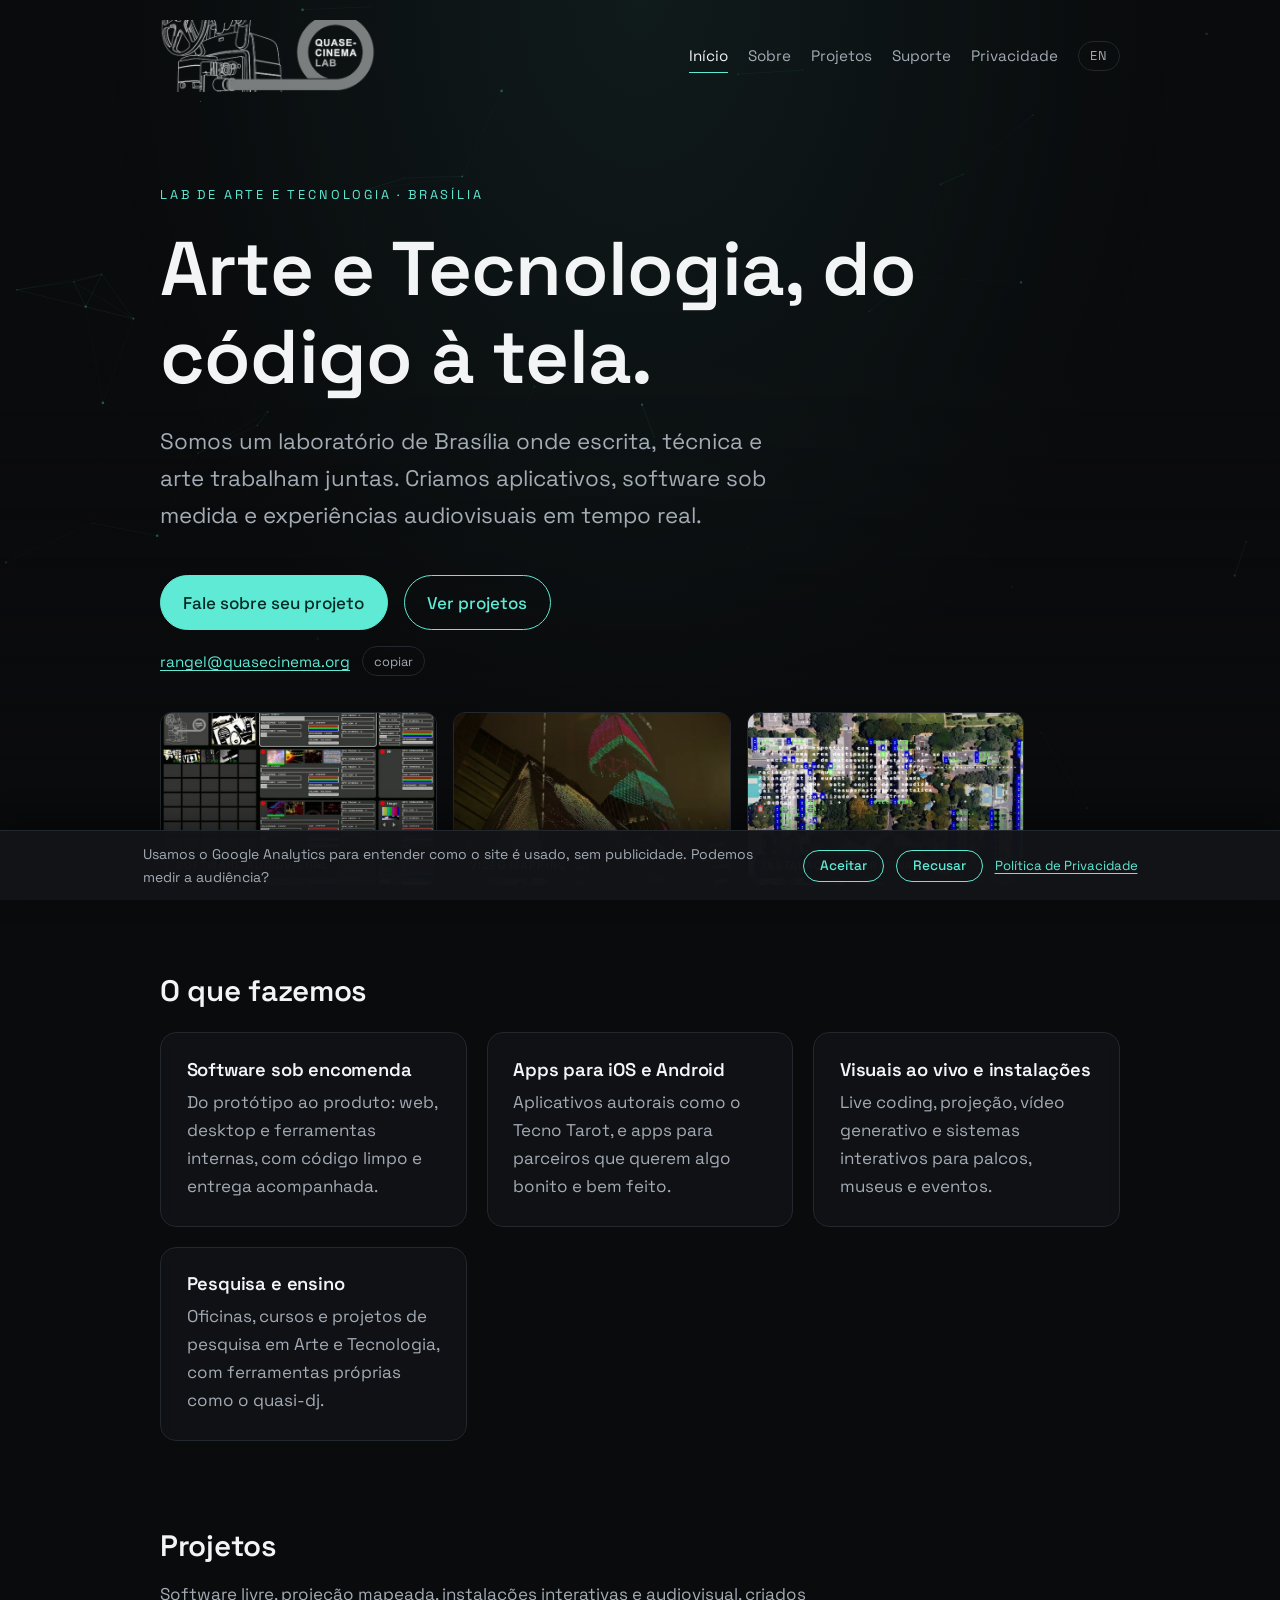
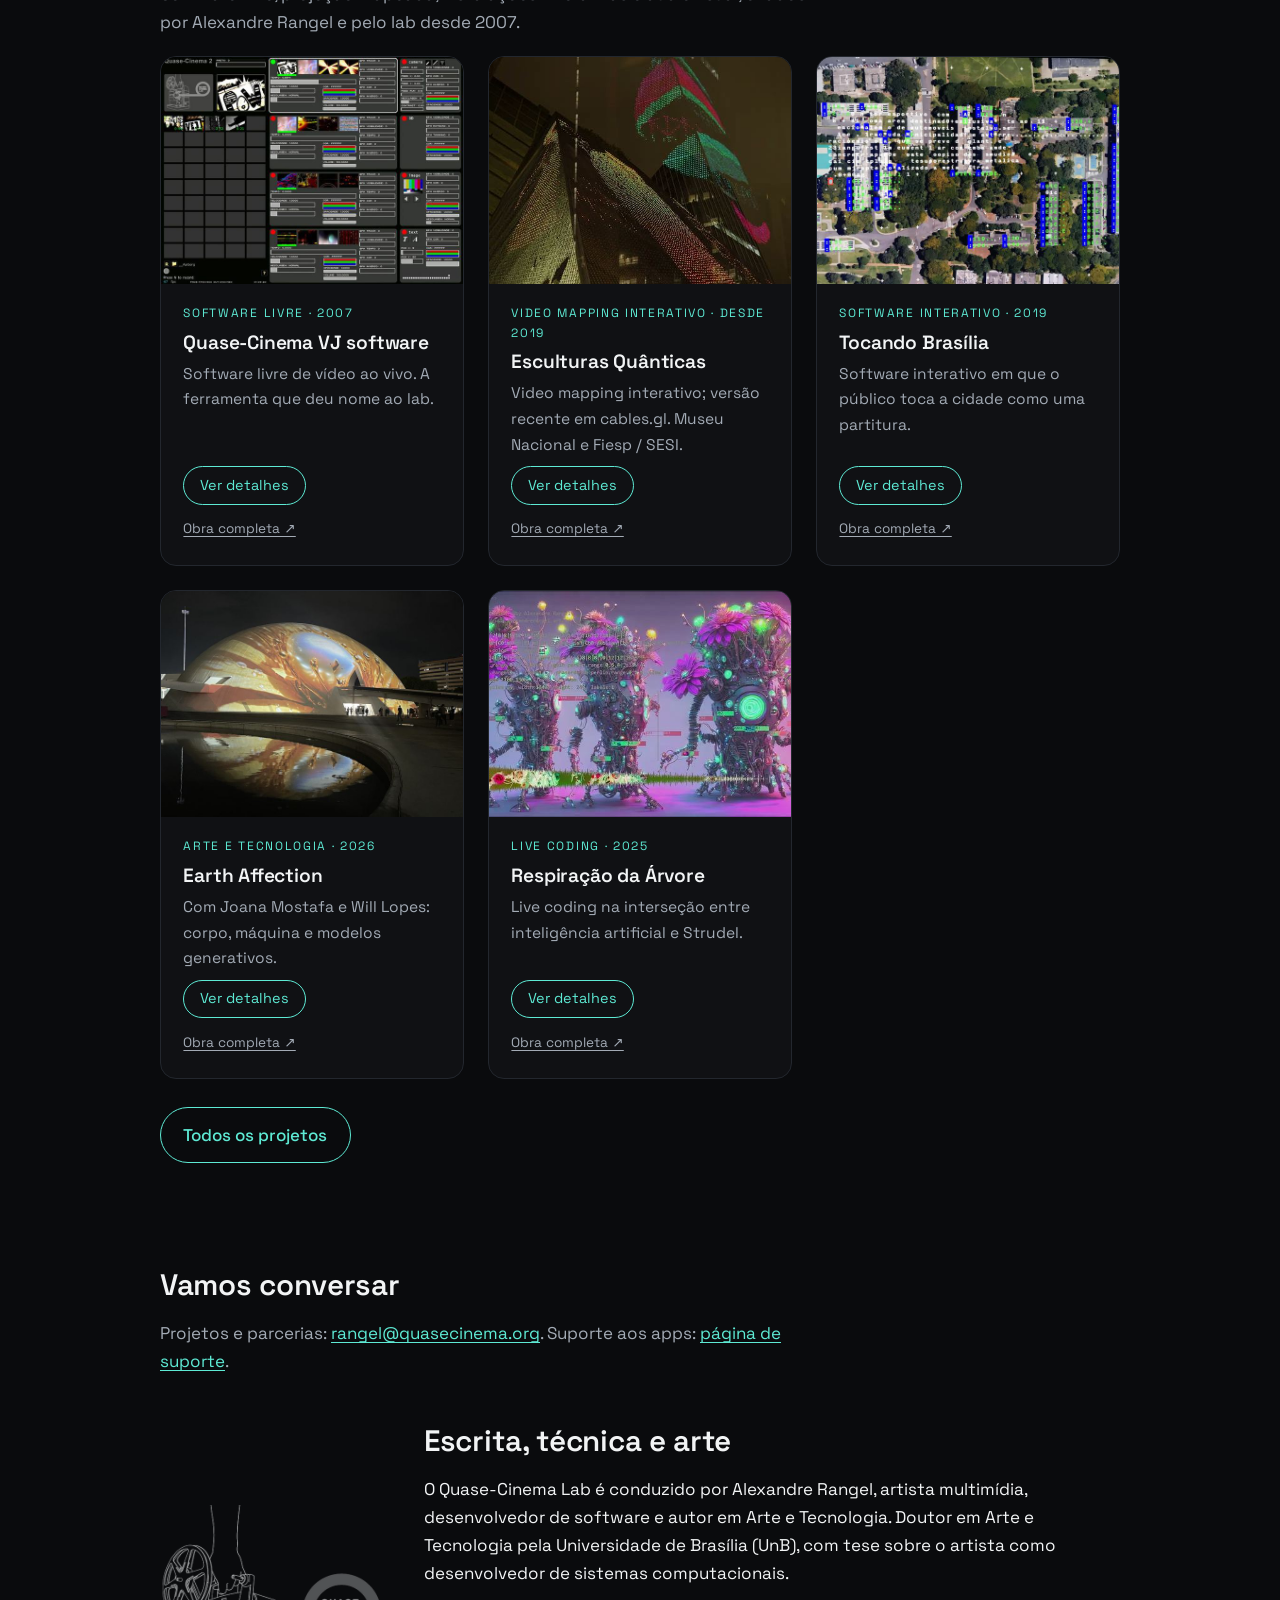
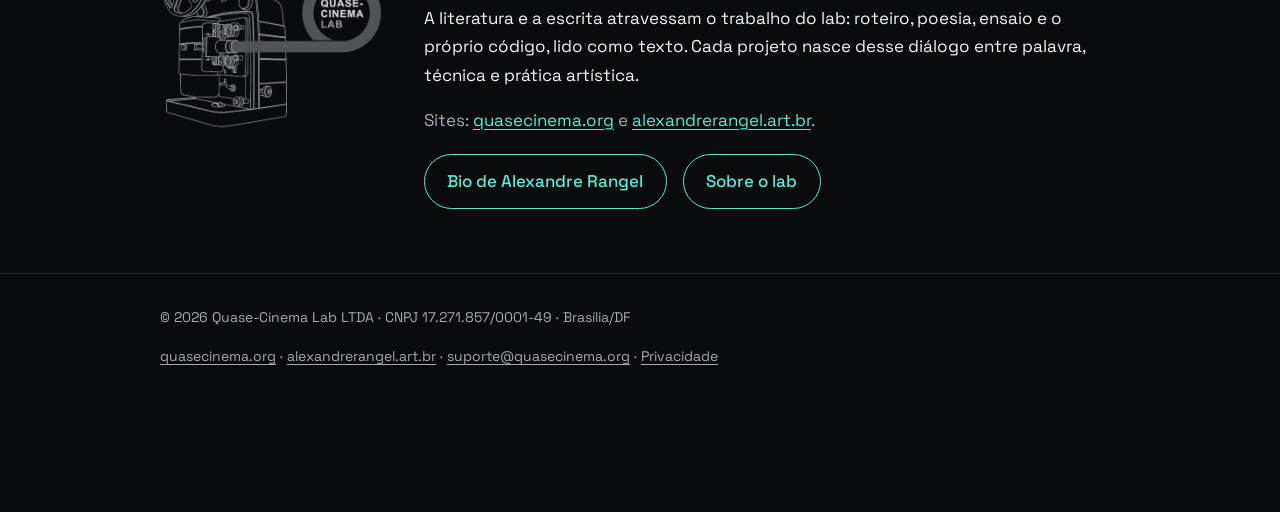
==== commit 3e7258c2: "SEO: og:image, Twitter Card, JSON-LD, h1 único e sitemap com lastmod do git - assets/og-image.png (1" ====
--- a/index.html
+++ b/index.html
@@ -17,6 +17,107 @@
   <script>if(/[?&]lang=en(&|$)/.test(location.search)){document.documentElement.classList.add('en');document.documentElement.lang='en';}</script>
   <script src="js/site.js" defer></script>
   <script src="js/analytics.js" defer></script>
+  <meta property="og:site_name" content="Quase-Cinema Lab">
+  <meta property="og:locale" content="pt_BR">
+  <meta property="og:locale:alternate" content="en_US">
+  <meta property="og:image" content="https://quasecinema.org/assets/og-image.png">
+  <meta property="og:image:width" content="1200">
+  <meta property="og:image:height" content="630">
+  <meta property="og:image:alt" content="Quase-Cinema Lab — Arte e Tecnologia, desde 2007">
+  <meta name="twitter:card" content="summary_large_image">
+  <meta name="twitter:title" content="Quase-Cinema Lab | Arte e Tecnologia">
+  <meta name="twitter:description" content="Quase-Cinema Lab: laboratório de Arte e Tecnologia em Brasília. Apps, software sob encomenda e visuais ao vivo.">
+  <meta name="twitter:image" content="https://quasecinema.org/assets/og-image.png">
+  <link rel="alternate" hreflang="pt-BR" href="https://quasecinema.org/">
+  <link rel="alternate" hreflang="en" href="https://quasecinema.org/?lang=en">
+  <link rel="alternate" hreflang="x-default" href="https://quasecinema.org/">
+  <script type="application/ld+json">
+{
+  "@context": "https://schema.org",
+  "@graph": [
+    {
+      "@type": "Organization",
+      "@id": "https://quasecinema.org/#org",
+      "name": "Quase-Cinema Lab",
+      "legalName": "QUASE CINEMA LAB LTDA",
+      "url": "https://quasecinema.org/",
+      "logo": {
+        "@type": "ImageObject",
+        "url": "https://quasecinema.org/assets/logo-header-dark.png",
+        "width": 480,
+        "height": 160
+      },
+      "image": "https://quasecinema.org/assets/og-image.png",
+      "foundingDate": "2007",
+      "email": "rangel@quasecinema.org",
+      "address": {
+        "@type": "PostalAddress",
+        "streetAddress": "SEPN Quadra 515, Bloco E, Salas 116 e 118, Parte U1, Asa Norte",
+        "addressLocality": "Brasília",
+        "addressRegion": "DF",
+        "postalCode": "70770-505",
+        "addressCountry": "BR"
+      },
+      "areaServed": {
+        "@type": "Country",
+        "name": "Brasil"
+      },
+      "knowsAbout": [
+        "desenvolvimento de software",
+        "programação de software audiovisual",
+        "video mapping",
+        "instalações interativas",
+        "live coding",
+        "aplicativos iOS e Android",
+        "pesquisa e desenvolvimento",
+        "conteúdo multimídia"
+      ],
+      "founder": {
+        "@id": "https://quasecinema.org/#alexandre"
+      },
+      "sameAs": [
+        "https://alexandrerangel.art.br/"
+      ]
+    },
+    {
+      "@type": "Person",
+      "@id": "https://quasecinema.org/#alexandre",
+      "name": "Alexandre Rangel",
+      "jobTitle": "Artista multimídia e desenvolvedor de software",
+      "url": "https://alexandrerangel.art.br/",
+      "sameAs": [
+        "https://alexandrerangel.art.br/bio.html"
+      ]
+    },
+    {
+      "@type": "WebSite",
+      "@id": "https://quasecinema.org/#site",
+      "url": "https://quasecinema.org/",
+      "name": "Quase-Cinema Lab",
+      "publisher": {
+        "@id": "https://quasecinema.org/#org"
+      },
+      "inLanguage": [
+        "pt-BR",
+        "en"
+      ]
+    },
+    {
+      "@type": "WebPage",
+      "@id": "https://quasecinema.org/",
+      "url": "https://quasecinema.org/",
+      "name": "Quase-Cinema Lab | Arte e Tecnologia",
+      "inLanguage": "pt-BR",
+      "isPartOf": {
+        "@id": "https://quasecinema.org/#site"
+      },
+      "about": {
+        "@id": "https://quasecinema.org/#org"
+      }
+    }
+  ]
+}
+  </script>
 </head>
 <body>
   <a class="skip" href="#main"><span data-l="pt">Pular para o conteúdo</span><span data-l="en">Skip to content</span></a>
